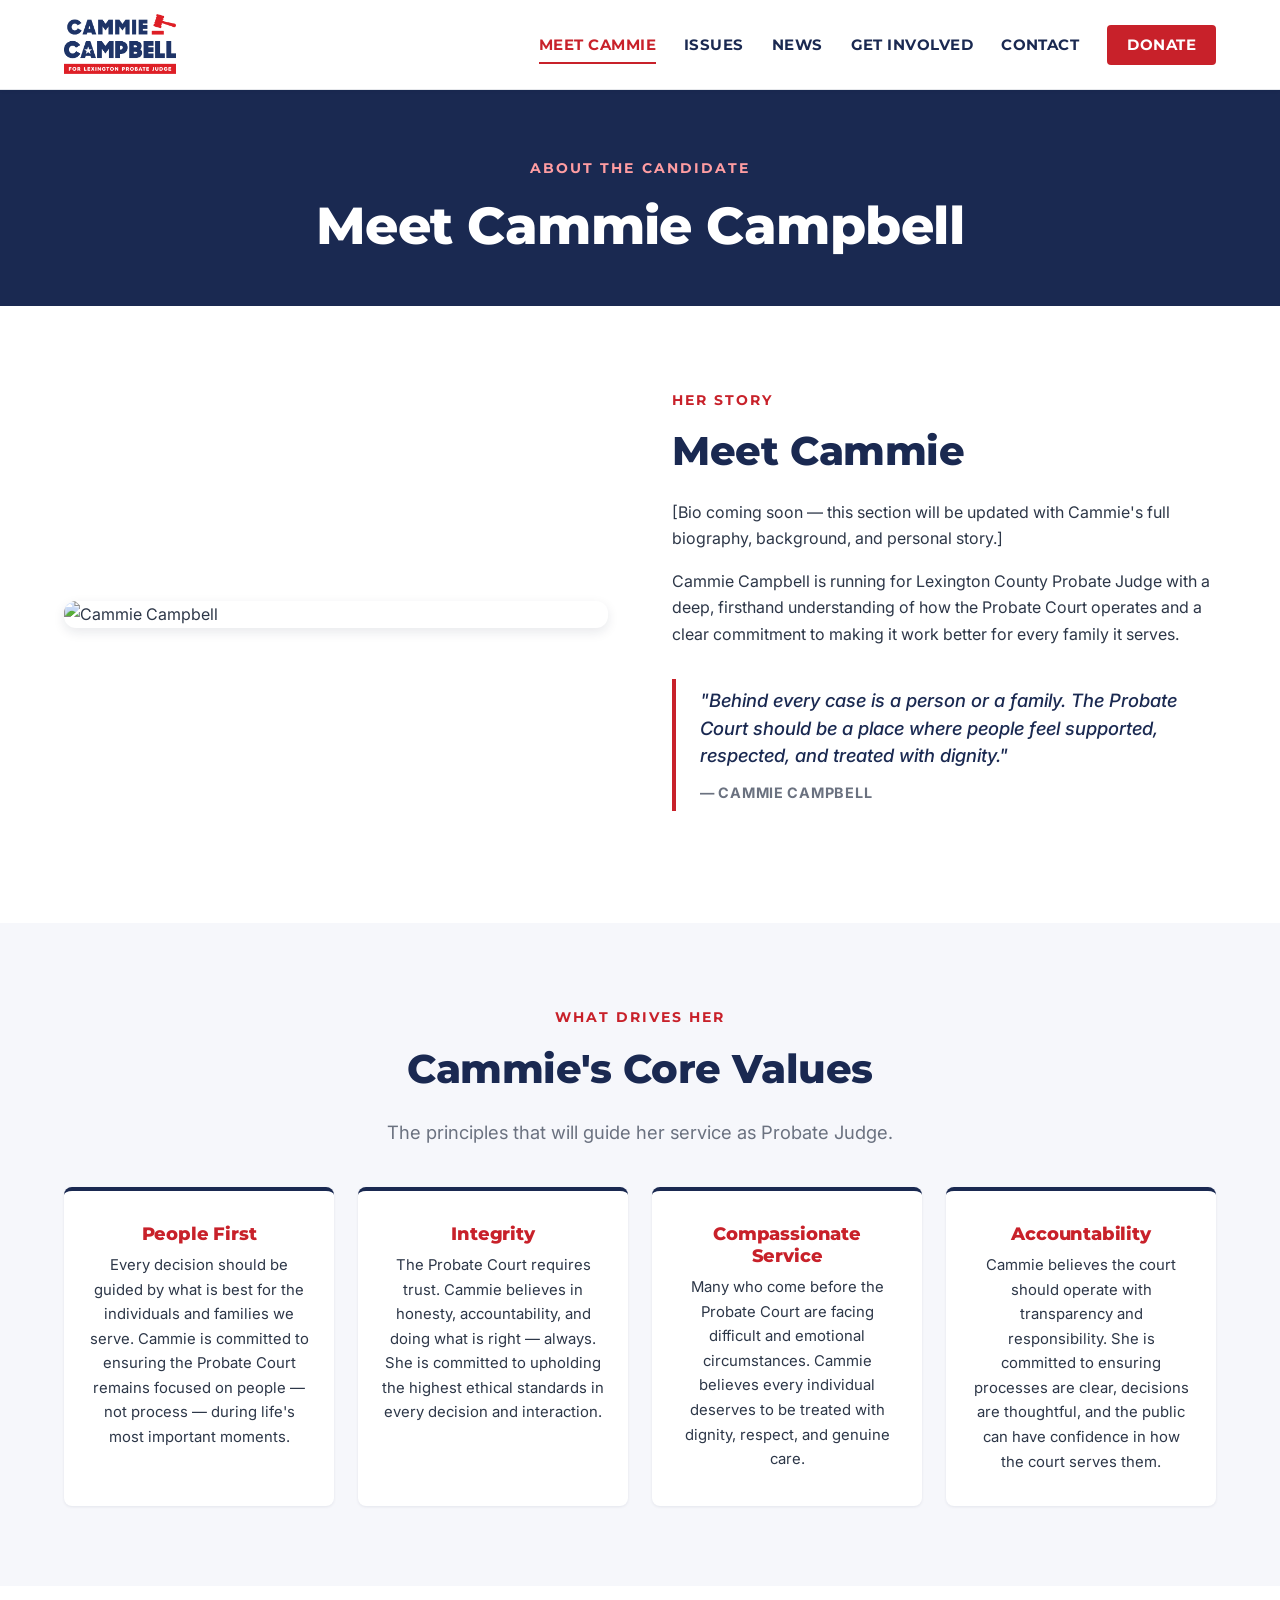
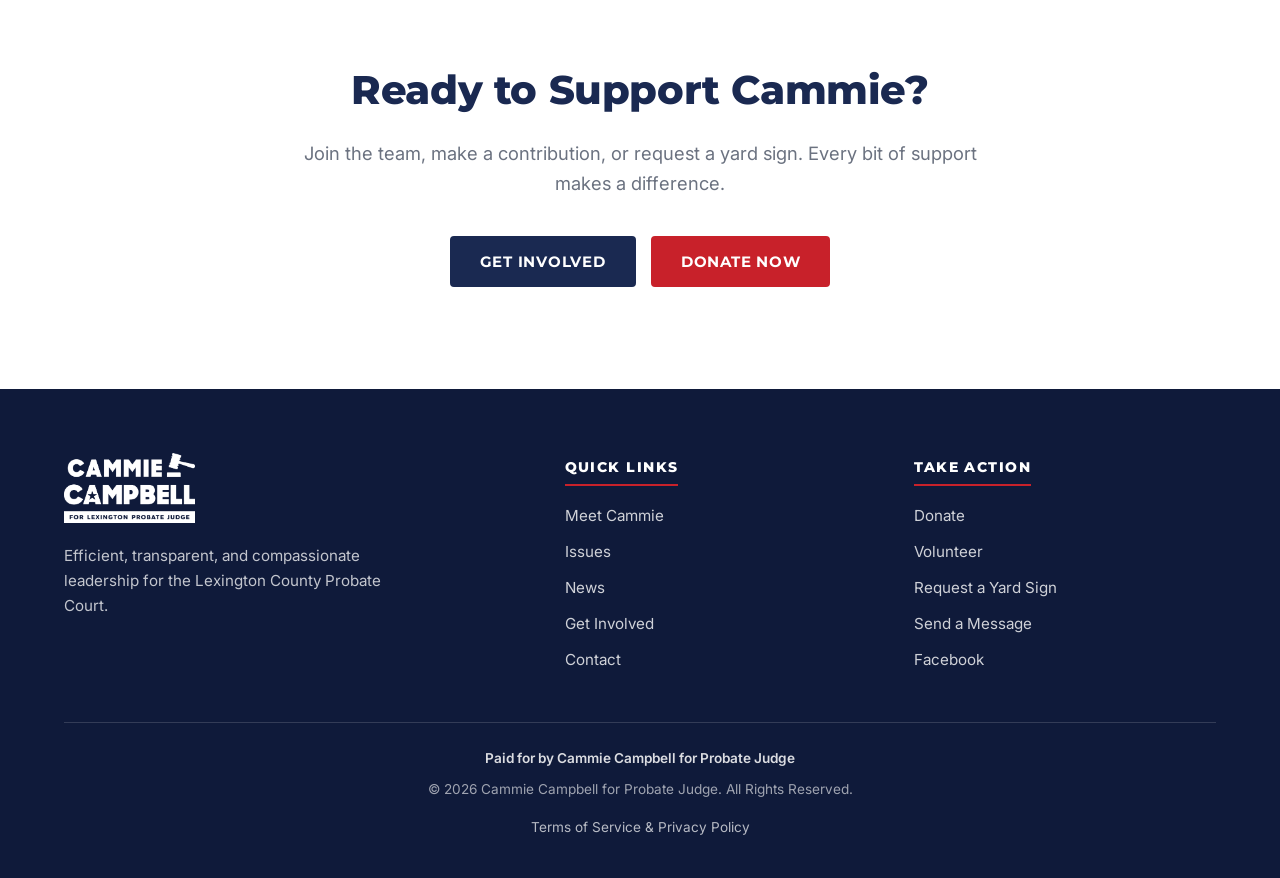
==== about/index.html @ 04a2c67a "logo link updates" ====
<!DOCTYPE html>
<html lang="en">
<head>
<meta charset="UTF-8">
<meta name="viewport" content="width=device-width, initial-scale=1.0">
<title>Meet Cammie | Cammie Campbell for Probate Judge</title>
<meta name="description" content="Meet Cammie Campbell — candidate for Lexington County Probate Judge. Learn about her story, her values, and her commitment to service.">
<link rel="icon" type="image/png" href="../images/favicon.png">
<link rel="preconnect" href="https://fonts.googleapis.com">
<link rel="preconnect" href="https://fonts.gstatic.com" crossorigin>
<link href="https://fonts.googleapis.com/css2?family=Inter:wght@400;500;600;700&family=Montserrat:wght@500;600;700;800;900&display=swap" rel="stylesheet">
<link rel="stylesheet" href="../css/styles.css">
</head>
<body>

<!-- =======================  HEADER  ======================= -->
<header class="site-header">
  <div class="header-inner">
    <a href="../" class="site-logo" aria-label="Cammie Campbell for Probate Judge — Home">
      <img src="../images/logo.webp" alt="Cammie Campbell for Probate Judge">
    </a>
    <button class="nav-toggle" aria-label="Toggle navigation" aria-expanded="false">
      <span></span><span></span><span></span>
    </button>
    <nav class="main-nav" aria-label="Main navigation">
      <ul>
        <li><a href="../about/" class="active">Meet Cammie</a></li>
        <li><a href="../issues/">Issues</a></li>
        <li><a href="../news/">News</a></li>
        <li><a href="../get-involved/">Get Involved</a></li>
        <li><a href="../contact/">Contact</a></li>
        <li><a href="https://secure.anedot.com/cammie-for-probate-judge/donate-now" class="donate-link" target="_blank" rel="noopener">Donate</a></li>
      </ul>
    </nav>
  </div>
</header>

<!-- =======================  PAGE HERO  ======================= -->
<section class="page-hero">
  <div class="container">
    <span class="eyebrow">About the Candidate</span>
    <h1>Meet Cammie Campbell</h1>
  </div>
</section>

<!-- =======================  STORY  ======================= -->
<section class="section">
  <div class="container">
    <div class="split-section">
      <div class="split-image">
        <img src="../images/cammie-about.webp" alt="Cammie Campbell">
      </div>
      <div class="split-content">
        <span class="eyebrow">Her Story</span>
        <h2>Meet Cammie</h2>
        <p>[Bio coming soon — this section will be updated with Cammie's full biography, background, and personal story.]</p>
        <p>Cammie Campbell is running for Lexington County Probate Judge with a deep, firsthand understanding of how the Probate Court operates and a clear commitment to making it work better for every family it serves.</p>

        <div class="pull-quote">
          "Behind every case is a person or a family. The Probate Court should be a place where people feel supported, respected, and treated with dignity."
          <cite>— Cammie Campbell</cite>
        </div>
      </div>
    </div>
  </div>
</section>

<!-- =======================  CORE VALUES  ======================= -->
<section class="section section-light">
  <div class="container text-center">
    <span class="eyebrow">What Drives Her</span>
    <h2>Cammie's Core Values</h2>
    <p class="lead">The principles that will guide her service as Probate Judge.</p>

    <div class="values-grid">
      <div class="value-card">
        <h3>People First</h3>
        <p>Every decision should be guided by what is best for the individuals and families we serve. Cammie is committed to ensuring the Probate Court remains focused on people — not process — during life's most important moments.</p>
      </div>

      <div class="value-card">
        <h3>Integrity</h3>
        <p>The Probate Court requires trust. Cammie believes in honesty, accountability, and doing what is right — always. She is committed to upholding the highest ethical standards in every decision and interaction.</p>
      </div>

      <div class="value-card">
        <h3>Compassionate Service</h3>
        <p>Many who come before the Probate Court are facing difficult and emotional circumstances. Cammie believes every individual deserves to be treated with dignity, respect, and genuine care.</p>
      </div>

      <div class="value-card">
        <h3>Accountability</h3>
        <p>Cammie believes the court should operate with transparency and responsibility. She is committed to ensuring processes are clear, decisions are thoughtful, and the public can have confidence in how the court serves them.</p>
      </div>
    </div>
  </div>
</section>

<!-- =======================  CTA  ======================= -->
<section class="section text-center">
  <div class="container-narrow">
    <h2>Ready to Support Cammie?</h2>
    <p class="lead">Join the team, make a contribution, or request a yard sign. Every bit of support makes a difference.</p>
    <p style="margin-top: 2rem;">
      <a href="../get-involved/" class="btn btn-secondary" style="margin: 0.35rem;">Get Involved</a>
      <a href="https://secure.anedot.com/cammie-for-probate-judge/donate-now" target="_blank" rel="noopener" class="btn btn-primary" style="margin: 0.35rem;">Donate Now</a>
    </p>
  </div>
</section>

<!-- =======================  FOOTER  ======================= -->
<footer class="site-footer">
  <div class="container">
    <div class="footer-grid">
      <div class="footer-brand">
        <a href="../" class="site-logo" aria-label="Cammie Campbell for Probate Judge — Home">
          <img src="../images/logo-white.webp" alt="Cammie Campbell for Probate Judge">
        </a>
        <p>Efficient, transparent, and compassionate leadership for the Lexington County Probate Court.</p>
      </div>

      <div class="footer-col">
        <h4>Quick Links</h4>
        <ul>
          <li><a href="../about/">Meet Cammie</a></li>
          <li><a href="../issues/">Issues</a></li>
          <li><a href="../news/">News</a></li>
          <li><a href="../get-involved/">Get Involved</a></li>
          <li><a href="../contact/">Contact</a></li>
        </ul>
      </div>

      <div class="footer-col">
        <h4>Take Action</h4>
        <ul>
          <li><a href="https://secure.anedot.com/cammie-for-probate-judge/donate-now" target="_blank" rel="noopener">Donate</a></li>
          <li><a href="../get-involved/">Volunteer</a></li>
          <li><a href="../get-involved/#yard-sign">Request a Yard Sign</a></li>
          <li><a href="../contact/">Send a Message</a></li>
          <li><a href="https://www.facebook.com/cammieforprobatejudge" target="_blank" rel="noopener">Facebook</a></li>
        </ul>
      </div>
    </div>

    <div class="footer-bottom">
      <p class="footer-disclaimer">Paid for by Cammie Campbell for Probate Judge</p>
      <p>© <span id="year">2026</span> Cammie Campbell for Probate Judge. All Rights Reserved.</p>
      <p><a href="../privacy/">Terms of Service &amp; Privacy Policy</a></p>
    </div>
  </div>
</footer>

<script>document.getElementById('year').textContent = new Date().getFullYear();</script>
<script src="../js/script.js"></script>
</body>
</html>
---- css/styles.css ----
/* ==========================================================================
   Cammie Campbell for Probate Judge — Stylesheet
   ========================================================================== */

:root {
  --primary-blue: #1a2951;
  --primary-red: #c8212a;
  --secondary-blue: #2d3e8c;
  --secondary-red: #d93731;
  --dark-navy: #0f1a3a;
  --light-bg: #f6f7fb;
  --off-white: #fafbfd;
  --text-dark: #1a2951;
  --text-body: #2d3748;
  --text-muted: #6b7280;
  --border-light: #e5e7eb;
  --white: #ffffff;

  --font-heading: 'Sharp Sans', 'Montserrat', 'Helvetica Neue', Arial, sans-serif;
  --font-body: 'Inter', -apple-system, BlinkMacSystemFont, 'Segoe UI', Roboto, 'Helvetica Neue', Arial, sans-serif;

  --max-width: 1200px;
  --content-width: 1080px;
  --narrow-width: 820px;

  --shadow-sm: 0 1px 3px rgba(15, 26, 58, 0.08);
  --shadow-md: 0 4px 12px rgba(15, 26, 58, 0.10);
  --shadow-lg: 0 10px 30px rgba(15, 26, 58, 0.15);

  --radius-sm: 4px;
  --radius-md: 8px;
  --radius-lg: 12px;
}

/* Reset & base --------------------------------------------------------- */
*, *::before, *::after { box-sizing: border-box; }

html { scroll-behavior: smooth; }

body {
  margin: 0;
  font-family: var(--font-body);
  font-size: 16px;
  line-height: 1.65;
  color: var(--text-body);
  background-color: var(--white);
  -webkit-font-smoothing: antialiased;
  -moz-osx-font-smoothing: grayscale;
}

img { max-width: 100%; height: auto; display: block; }

h1, h2, h3, h4, h5, h6 {
  font-family: var(--font-heading);
  font-weight: 800;
  color: var(--text-dark);
  line-height: 1.2;
  margin: 0 0 0.6em;
  letter-spacing: -0.01em;
}

h1 { font-size: clamp(2rem, 4.5vw, 3.25rem); }
h2 { font-size: clamp(1.75rem, 3.5vw, 2.5rem); }
h3 { font-size: clamp(1.25rem, 2vw, 1.5rem); }
h4 { font-size: 1.15rem; }

p { margin: 0 0 1rem; }

a {
  color: var(--primary-red);
  text-decoration: none;
  transition: color 0.2s ease;
}
a:hover { color: var(--secondary-red); }

.container {
  max-width: var(--max-width);
  margin: 0 auto;
  padding: 0 1.5rem;
}

.container-narrow {
  max-width: var(--narrow-width);
  margin: 0 auto;
  padding: 0 1.5rem;
}

.section {
  padding: 5rem 0;
}

.section-sm {
  padding: 3rem 0;
}

.section-dark {
  background-color: var(--primary-blue);
  color: var(--white);
}
.section-dark h1, .section-dark h2, .section-dark h3, .section-dark h4 { color: var(--white); }

.section-light {
  background-color: var(--light-bg);
}

.eyebrow {
  display: inline-block;
  font-family: var(--font-heading);
  font-size: 0.85rem;
  font-weight: 700;
  text-transform: uppercase;
  letter-spacing: 0.15em;
  color: var(--primary-red);
  margin-bottom: 1rem;
}

.section-dark .eyebrow { color: #ff9da2; }

.text-center { text-align: center; }

.lead {
  font-size: 1.15rem;
  color: var(--text-muted);
  max-width: 720px;
  margin-left: auto;
  margin-right: auto;
}

/* Buttons -------------------------------------------------------------- */
.btn {
  display: inline-block;
  padding: 0.9rem 1.75rem;
  font-family: var(--font-heading);
  font-size: 0.95rem;
  font-weight: 700;
  text-transform: uppercase;
  letter-spacing: 0.05em;
  text-align: center;
  text-decoration: none;
  border-radius: var(--radius-sm);
  border: 2px solid transparent;
  cursor: pointer;
  transition: all 0.2s ease;
  line-height: 1.2;
}

.btn-primary {
  background-color: var(--primary-red);
  color: var(--white);
  border-color: var(--primary-red);
}
.btn-primary:hover {
  background-color: var(--secondary-red);
  border-color: var(--secondary-red);
  color: var(--white);
  transform: translateY(-1px);
  box-shadow: var(--shadow-md);
}

.btn-secondary {
  background-color: var(--primary-blue);
  color: var(--white);
  border-color: var(--primary-blue);
}
.btn-secondary:hover {
  background-color: var(--secondary-blue);
  border-color: var(--secondary-blue);
  color: var(--white);
  transform: translateY(-1px);
  box-shadow: var(--shadow-md);
}

.btn-outline {
  background-color: transparent;
  color: var(--primary-blue);
  border-color: var(--primary-blue);
}
.btn-outline:hover {
  background-color: var(--primary-blue);
  color: var(--white);
}

.section-dark .btn-outline {
  color: var(--white);
  border-color: var(--white);
}
.section-dark .btn-outline:hover {
  background-color: var(--white);
  color: var(--primary-blue);
}

/* Header --------------------------------------------------------------- */
.site-header {
  position: sticky;
  top: 0;
  z-index: 100;
  background-color: var(--white);
  border-bottom: 1px solid var(--border-light);
  box-shadow: var(--shadow-sm);
}

.header-inner {
  max-width: var(--max-width);
  margin: 0 auto;
  padding: 0.9rem 1.5rem;
  display: flex;
  align-items: center;
  justify-content: space-between;
  gap: 1.5rem;
}

.site-logo {
  flex-shrink: 0;
  display: block;
}
.site-logo img {
  height: 60px;
  width: auto;
  display: block;
}

.main-nav {
  display: flex;
  align-items: center;
  gap: 2rem;
}

.main-nav ul {
  list-style: none;
  margin: 0;
  padding: 0;
  display: flex;
  gap: 1.75rem;
  align-items: center;
}

.main-nav a {
  font-family: var(--font-heading);
  font-size: 0.95rem;
  font-weight: 700;
  color: var(--primary-blue);
  text-transform: uppercase;
  letter-spacing: 0.03em;
  padding: 0.5rem 0;
  border-bottom: 2px solid transparent;
  transition: all 0.2s ease;
}
.main-nav a:hover,
.main-nav a.active {
  color: var(--primary-red);
  border-bottom-color: var(--primary-red);
}

.main-nav a.donate-link {
  background-color: var(--primary-red);
  color: var(--white);
  padding: 0.65rem 1.25rem;
  border-radius: var(--radius-sm);
  border-bottom: none;
}
.main-nav a.donate-link:hover {
  background-color: var(--secondary-red);
  color: var(--white);
}

.nav-toggle {
  display: none;
  background: none;
  border: none;
  cursor: pointer;
  padding: 0.5rem;
}
.nav-toggle span {
  display: block;
  width: 26px;
  height: 3px;
  background-color: var(--primary-blue);
  margin: 5px 0;
  border-radius: 2px;
  transition: all 0.3s ease;
}

@media (max-width: 900px) {
  .nav-toggle { display: block; }
  .main-nav {
    position: absolute;
    top: 100%;
    left: 0;
    right: 0;
    background-color: var(--white);
    flex-direction: column;
    padding: 1.5rem;
    box-shadow: var(--shadow-md);
    max-height: 0;
    overflow: hidden;
    transition: max-height 0.3s ease;
  }
  .main-nav.open {
    max-height: 500px;
  }
  .main-nav ul {
    flex-direction: column;
    width: 100%;
    gap: 0.25rem;
  }
  .main-nav li { width: 100%; }
  .main-nav a {
    display: block;
    padding: 0.75rem 0;
    width: 100%;
  }
  .main-nav a.donate-link {
    text-align: center;
    margin-top: 0.5rem;
  }
}

/* Hero ----------------------------------------------------------------- */
.hero {
  position: relative;
  background-color: var(--primary-blue);
  color: var(--white);
  padding: 4rem 0;
  overflow: hidden;
}

.hero-inner {
  max-width: var(--max-width);
  margin: 0 auto;
  padding: 0 1.5rem;
  display: grid;
  grid-template-columns: 1.15fr 1fr;
  gap: 3rem;
  align-items: center;
  position: relative;
  z-index: 1;
}

.hero-image {
  position: relative;
}
.hero-image img {
  width: 100%;
  max-width: 520px;
  border-radius: var(--radius-lg);
  box-shadow: var(--shadow-lg);
  margin: 0 auto;
}

.hero-signup {
  background-color: var(--white);
  color: var(--text-body);
  padding: 2rem;
  border-radius: var(--radius-lg);
  box-shadow: var(--shadow-lg);
}

.hero-signup h2 {
  color: var(--primary-blue);
  font-size: 1.75rem;
  margin-bottom: 0.3rem;
}

.hero-signup p {
  color: var(--text-muted);
  font-size: 0.95rem;
  margin-bottom: 1.25rem;
}

@media (max-width: 850px) {
  .hero-inner {
    grid-template-columns: 1fr;
    gap: 2rem;
  }
  .hero-image { order: -1; }
}

/* Page Hero ------------------------------------------------------------ */
.page-hero {
  background-color: var(--primary-blue);
  color: var(--white);
  padding: 4rem 0 3rem;
  text-align: center;
  position: relative;
  overflow: hidden;
}

.page-hero > * { position: relative; z-index: 1; }

.page-hero h1 {
  color: var(--white);
  margin: 0;
}

.page-hero .eyebrow {
  color: #ff9da2;
}

/* Forms ---------------------------------------------------------------- */
.form-group {
  margin-bottom: 1rem;
}

.form-row {
  display: grid;
  grid-template-columns: 1fr 1fr;
  gap: 0.75rem;
}

@media (max-width: 500px) {
  .form-row { grid-template-columns: 1fr; }
}

.form-group label {
  display: block;
  font-family: var(--font-heading);
  font-size: 0.85rem;
  font-weight: 700;
  color: var(--primary-blue);
  margin-bottom: 0.35rem;
  text-transform: uppercase;
  letter-spacing: 0.03em;
}

.form-group input[type="text"],
.form-group input[type="email"],
.form-group input[type="tel"],
.form-group input[type="number"],
.form-group select,
.form-group textarea {
  width: 100%;
  padding: 0.7rem 0.85rem;
  font-family: var(--font-body);
  font-size: 0.95rem;
  color: var(--text-dark);
  background-color: var(--white);
  border: 1.5px solid var(--border-light);
  border-radius: var(--radius-sm);
  transition: border-color 0.2s ease, box-shadow 0.2s ease;
}
.form-group input:focus,
.form-group select:focus,
.form-group textarea:focus {
  outline: none;
  border-color: var(--primary-red);
  box-shadow: 0 0 0 3px rgba(200, 33, 42, 0.15);
}

.form-group textarea { resize: vertical; min-height: 120px; }

.checkbox-group {
  display: flex;
  gap: 0.6rem;
  align-items: flex-start;
  padding: 0.85rem;
  background-color: var(--light-bg);
  border-radius: var(--radius-sm);
  border: 1px solid var(--border-light);
  margin-bottom: 1rem;
}
.checkbox-group input[type="checkbox"] {
  margin-top: 0.25rem;
  flex-shrink: 0;
  width: 18px;
  height: 18px;
  accent-color: var(--primary-red);
}
.checkbox-group label {
  font-family: var(--font-body);
  font-size: 0.82rem;
  font-weight: 400;
  text-transform: none;
  letter-spacing: 0;
  color: var(--text-body);
  line-height: 1.5;
  margin: 0;
}

.checkbox-list {
  display: grid;
  grid-template-columns: 1fr 1fr;
  gap: 0.5rem;
  margin-bottom: 1rem;
}
@media (max-width: 500px) { .checkbox-list { grid-template-columns: 1fr; } }

.checkbox-item {
  display: flex;
  align-items: center;
  gap: 0.5rem;
  padding: 0.55rem 0.7rem;
  background-color: var(--light-bg);
  border-radius: var(--radius-sm);
  cursor: pointer;
  font-size: 0.9rem;
  border: 1px solid var(--border-light);
}
.checkbox-item input[type="checkbox"] {
  width: 16px;
  height: 16px;
  accent-color: var(--primary-red);
}

.required { color: var(--primary-red); }

.form-message {
  padding: 0.85rem 1rem;
  border-radius: var(--radius-sm);
  margin-bottom: 1rem;
  font-size: 0.92rem;
  display: none;
}
.form-message.success {
  background-color: #d1fae5;
  color: #065f46;
  border: 1px solid #6ee7b7;
  display: block;
}
.form-message.error {
  background-color: #fee2e2;
  color: #991b1b;
  border: 1px solid #fca5a5;
  display: block;
}

/* Donate Section ------------------------------------------------------- */
.donate-section {
  background: linear-gradient(135deg, var(--primary-red) 0%, var(--secondary-red) 100%);
  color: var(--white);
  padding: 3.5rem 0;
  text-align: center;
}

.donate-section .eyebrow { color: rgba(255, 255, 255, 0.85); }
.donate-section h2 { color: var(--white); margin-bottom: 0.5rem; }
.donate-section p {
  color: rgba(255, 255, 255, 0.95);
  font-size: 1.05rem;
  max-width: 640px;
  margin: 0 auto 2rem;
}

.donate-amounts {
  display: flex;
  flex-wrap: wrap;
  justify-content: center;
  gap: 0.75rem;
  max-width: 780px;
  margin: 0 auto;
}

.donate-btn {
  flex: 1 1 140px;
  min-width: 120px;
  padding: 1.1rem 1rem;
  background-color: var(--white);
  color: var(--primary-red);
  font-family: var(--font-heading);
  font-size: 1.25rem;
  font-weight: 800;
  text-decoration: none;
  border-radius: var(--radius-md);
  border: 2px solid var(--white);
  transition: all 0.2s ease;
}
.donate-btn:hover {
  background-color: var(--primary-blue);
  color: var(--white);
  border-color: var(--primary-blue);
  transform: translateY(-2px);
  box-shadow: var(--shadow-md);
}

/* Priorities Grid ------------------------------------------------------ */
.priorities-grid {
  display: grid;
  grid-template-columns: repeat(auto-fit, minmax(260px, 1fr));
  gap: 1.5rem;
  margin-top: 2.5rem;
}

.priority-card {
  background-color: var(--white);
  padding: 2rem 1.75rem;
  border-radius: var(--radius-md);
  border: 1px solid var(--border-light);
  border-top: 4px solid var(--primary-red);
  box-shadow: var(--shadow-sm);
  transition: transform 0.2s ease, box-shadow 0.2s ease;
}
.priority-card:hover {
  transform: translateY(-4px);
  box-shadow: var(--shadow-md);
}

.priority-card h3 {
  color: var(--primary-blue);
  font-size: 1.2rem;
  margin-bottom: 0.75rem;
}

.priority-card p {
  font-size: 0.95rem;
  color: var(--text-body);
  margin-bottom: 1rem;
}

.priority-icon {
  width: 48px;
  height: 48px;
  background-color: var(--primary-blue);
  color: var(--white);
  border-radius: var(--radius-sm);
  display: flex;
  align-items: center;
  justify-content: center;
  margin-bottom: 1rem;
  font-size: 1.5rem;
  font-weight: 800;
}

.priorities-cta {
  text-align: center;
  margin-top: 2.5rem;
}

/* About / two-column split --------------------------------------------- */
.split-section {
  display: grid;
  grid-template-columns: 1fr 1fr;
  gap: 4rem;
  align-items: center;
}

@media (max-width: 850px) {
  .split-section {
    grid-template-columns: 1fr;
    gap: 2.5rem;
  }
}

.split-image img {
  width: 100%;
  border-radius: var(--radius-lg);
  box-shadow: var(--shadow-md);
}

.pull-quote {
  border-left: 4px solid var(--primary-red);
  padding: 0.5rem 0 0.5rem 1.5rem;
  margin: 2rem 0;
  font-size: 1.15rem;
  font-style: italic;
  color: var(--primary-blue);
  font-weight: 500;
  line-height: 1.5;
}
.pull-quote cite {
  display: block;
  margin-top: 0.75rem;
  font-size: 0.9rem;
  font-style: normal;
  font-weight: 700;
  color: var(--text-muted);
  letter-spacing: 0.05em;
  text-transform: uppercase;
}

/* CTA Trio ------------------------------------------------------------- */
.cta-trio {
  display: grid;
  grid-template-columns: repeat(auto-fit, minmax(260px, 1fr));
  gap: 1.5rem;
  margin-top: 2.5rem;
}

.cta-card {
  background-color: var(--white);
  padding: 2.25rem 1.75rem;
  border-radius: var(--radius-md);
  text-align: center;
  border: 1px solid var(--border-light);
  transition: transform 0.2s ease, box-shadow 0.2s ease;
}
.cta-card:hover {
  transform: translateY(-4px);
  box-shadow: var(--shadow-md);
}

.cta-card h3 {
  color: var(--primary-blue);
  margin-bottom: 0.5rem;
}

.cta-card p {
  color: var(--text-muted);
  font-size: 0.95rem;
  margin-bottom: 1.5rem;
}

/* Values grid ---------------------------------------------------------- */
.values-grid {
  display: grid;
  grid-template-columns: repeat(auto-fit, minmax(240px, 1fr));
  gap: 1.5rem;
  margin-top: 2.5rem;
}

.value-card {
  padding: 2rem 1.5rem;
  background-color: var(--white);
  border-radius: var(--radius-md);
  border-top: 4px solid var(--primary-blue);
  box-shadow: var(--shadow-sm);
}

.value-card h3 {
  color: var(--primary-red);
  font-size: 1.15rem;
  margin-bottom: 0.5rem;
}

.value-card p {
  font-size: 0.93rem;
  color: var(--text-body);
  margin: 0;
}

/* Issues Page ---------------------------------------------------------- */
.issue-block {
  padding: 3.5rem 0;
  border-bottom: 1px solid var(--border-light);
}
.issue-block:last-of-type { border-bottom: none; }
.issue-block.alt { background-color: var(--light-bg); }

.issue-block h2 {
  color: var(--primary-blue);
  margin-bottom: 1.25rem;
}

.issue-block p {
  font-size: 1.02rem;
  line-height: 1.75;
  max-width: 820px;
}

.issue-bullets {
  list-style: none;
  padding: 0;
  margin: 1.5rem 0 0;
  max-width: 820px;
}

.issue-bullets li {
  position: relative;
  padding: 0.6rem 0 0.6rem 1.75rem;
  font-size: 0.98rem;
  line-height: 1.5;
  border-bottom: 1px solid var(--border-light);
}
.issue-bullets li:last-child { border-bottom: none; }

.issue-bullets li::before {
  content: "★";
  position: absolute;
  left: 0;
  top: 0.55rem;
  color: var(--primary-red);
  font-size: 1.1rem;
}

.intro-text {
  padding: 3rem 0;
}

.intro-text p {
  font-size: 1.08rem;
  line-height: 1.75;
  max-width: 820px;
  margin: 0 auto 1.25rem;
}

/* News Page ------------------------------------------------------------ */
.news-grid {
  display: grid;
  grid-template-columns: repeat(auto-fill, minmax(340px, 1fr));
  gap: 1.75rem;
  margin-top: 2rem;
}

.news-card {
  background-color: var(--white);
  border-radius: var(--radius-md);
  border: 1px solid var(--border-light);
  padding: 1.75rem;
  box-shadow: var(--shadow-sm);
  display: flex;
  flex-direction: column;
  transition: transform 0.2s ease, box-shadow 0.2s ease;
}
.news-card:hover {
  transform: translateY(-3px);
  box-shadow: var(--shadow-md);
}

.news-meta {
  display: flex;
  justify-content: space-between;
  gap: 0.75rem;
  margin-bottom: 0.85rem;
  font-size: 0.8rem;
  color: var(--text-muted);
  text-transform: uppercase;
  letter-spacing: 0.05em;
  font-weight: 600;
}

.news-source {
  color: var(--primary-red);
  font-weight: 700;
}

.news-card h3 {
  font-size: 1.15rem;
  color: var(--primary-blue);
  margin-bottom: 1rem;
}

.news-card p {
  font-size: 0.93rem;
  color: var(--text-body);
  flex-grow: 1;
  margin-bottom: 1.25rem;
}

.news-card .btn-link {
  font-family: var(--font-heading);
  font-size: 0.85rem;
  font-weight: 700;
  color: var(--primary-red);
  text-transform: uppercase;
  letter-spacing: 0.05em;
}
.news-card .btn-link:hover { color: var(--secondary-red); }
.news-card .btn-link::after {
  content: " →";
  transition: transform 0.2s ease;
  display: inline-block;
}

/* Contact Page --------------------------------------------------------- */
.contact-grid {
  display: grid;
  grid-template-columns: 1fr 1.3fr;
  gap: 3.5rem;
  align-items: flex-start;
}

@media (max-width: 850px) {
  .contact-grid { grid-template-columns: 1fr; gap: 2.5rem; }
}

.contact-info h2 { margin-bottom: 0.75rem; }

.contact-methods {
  list-style: none;
  padding: 0;
  margin: 2rem 0 0;
}

.contact-methods li {
  padding: 1rem 0;
  border-bottom: 1px solid var(--border-light);
}

.contact-label {
  display: block;
  font-family: var(--font-heading);
  font-size: 0.8rem;
  font-weight: 700;
  text-transform: uppercase;
  letter-spacing: 0.1em;
  color: var(--primary-red);
  margin-bottom: 0.3rem;
}

.contact-value {
  font-size: 1.05rem;
  color: var(--primary-blue);
  font-weight: 600;
}
.contact-value a { color: var(--primary-blue); }
.contact-value a:hover { color: var(--primary-red); }

.contact-form-wrap {
  background-color: var(--white);
  padding: 2rem;
  border-radius: var(--radius-md);
  border: 1px solid var(--border-light);
  box-shadow: var(--shadow-sm);
}

.contact-form-wrap h3 {
  color: var(--primary-blue);
  margin-bottom: 1.25rem;
}

/* Get Involved Page ---------------------------------------------------- */
.involvement-intro {
  display: grid;
  grid-template-columns: repeat(auto-fit, minmax(260px, 1fr));
  gap: 1.5rem;
  margin-top: 2rem;
}

.involvement-card {
  text-align: center;
  padding: 2rem 1.5rem;
  background-color: var(--white);
  border-radius: var(--radius-md);
  border: 1px solid var(--border-light);
  border-top: 4px solid var(--primary-red);
}
.involvement-card h3 { color: var(--primary-blue); }
.involvement-card p { color: var(--text-muted); font-size: 0.95rem; margin: 0; }

.form-wrap {
  background-color: var(--white);
  padding: 2.25rem;
  border-radius: var(--radius-md);
  border: 1px solid var(--border-light);
  box-shadow: var(--shadow-sm);
  max-width: 720px;
  margin: 0 auto;
}

.form-wrap h3 {
  color: var(--primary-blue);
  margin-bottom: 1.5rem;
  font-size: 1.5rem;
}

/* Footer --------------------------------------------------------------- */
.site-footer {
  background-color: var(--dark-navy);
  color: rgba(255, 255, 255, 0.8);
  padding: 4rem 0 1.5rem;
}

.footer-grid {
  display: grid;
  grid-template-columns: 1.5fr 1fr 1fr;
  gap: 3rem;
  margin-bottom: 2.5rem;
}

@media (max-width: 800px) {
  .footer-grid { grid-template-columns: 1fr; gap: 2rem; }
}

.footer-brand img {
  height: 70px;
  width: auto;
  margin-bottom: 1.25rem;
}

.footer-brand p {
  font-size: 0.95rem;
  line-height: 1.65;
  color: rgba(255, 255, 255, 0.75);
  max-width: 340px;
}

.footer-col h4 {
  color: var(--white);
  font-size: 0.9rem;
  text-transform: uppercase;
  letter-spacing: 0.1em;
  margin-bottom: 1rem;
  border-bottom: 2px solid var(--primary-red);
  padding-bottom: 0.5rem;
  display: inline-block;
}

.footer-col ul {
  list-style: none;
  padding: 0;
  margin: 0;
}

.footer-col li { margin-bottom: 0.6rem; }

.footer-col a {
  color: rgba(255, 255, 255, 0.8);
  font-size: 0.95rem;
  transition: color 0.2s ease;
}
.footer-col a:hover { color: var(--primary-red); }

.footer-bottom {
  border-top: 1px solid rgba(255, 255, 255, 0.15);
  padding-top: 1.5rem;
  text-align: center;
  font-size: 0.85rem;
  color: rgba(255, 255, 255, 0.6);
}

.footer-disclaimer {
  margin-bottom: 0.5rem;
  font-weight: 600;
  color: rgba(255, 255, 255, 0.85);
}

.footer-bottom a { color: rgba(255, 255, 255, 0.7); }
.footer-bottom a:hover { color: var(--primary-red); }

/* Legal / Privacy Page ------------------------------------------------- */
.legal-content {
  max-width: 820px;
  margin: 0 auto;
  padding: 3.5rem 1.5rem;
}

.legal-content h1 { margin-bottom: 0.5rem; }

.legal-content .last-updated {
  color: var(--text-muted);
  font-size: 0.9rem;
  margin-bottom: 2.5rem;
  font-style: italic;
}

.legal-content h2 {
  color: var(--primary-blue);
  font-size: 1.5rem;
  margin-top: 2.5rem;
  margin-bottom: 1rem;
  padding-bottom: 0.4rem;
  border-bottom: 2px solid var(--primary-red);
}

.legal-content h3 {
  color: var(--primary-blue);
  font-size: 1.15rem;
  margin-top: 1.75rem;
  margin-bottom: 0.75rem;
}

.legal-content p,
.legal-content li {
  font-size: 0.98rem;
  line-height: 1.75;
}

.legal-content ul {
  padding-left: 1.25rem;
  margin-bottom: 1rem;
}

.legal-content li { margin-bottom: 0.5rem; }

/* Utilities ------------------------------------------------------------ */
.mt-0 { margin-top: 0 !important; }
.mb-0 { margin-bottom: 0 !important; }
.mt-2 { margin-top: 2rem; }
.mb-2 { margin-bottom: 2rem; }

.btn-block {
  display: block;
  width: 100%;
}
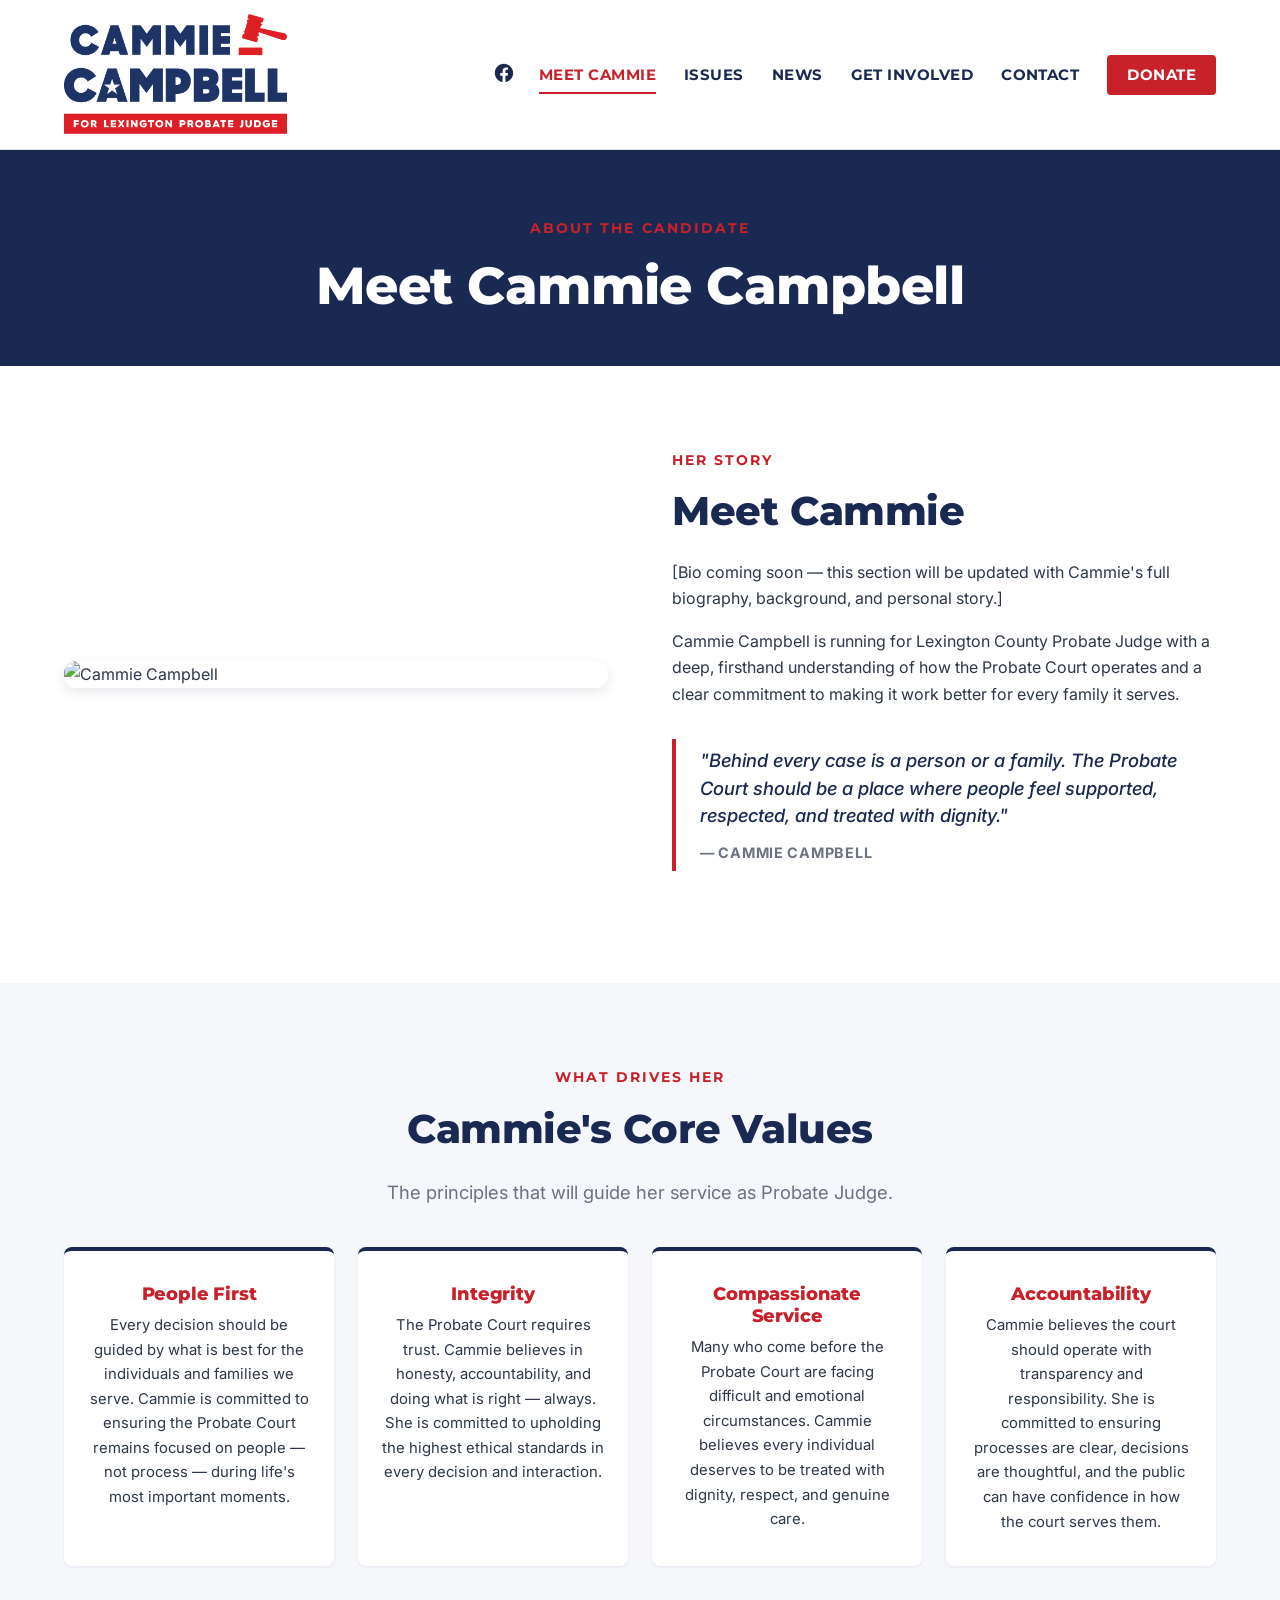
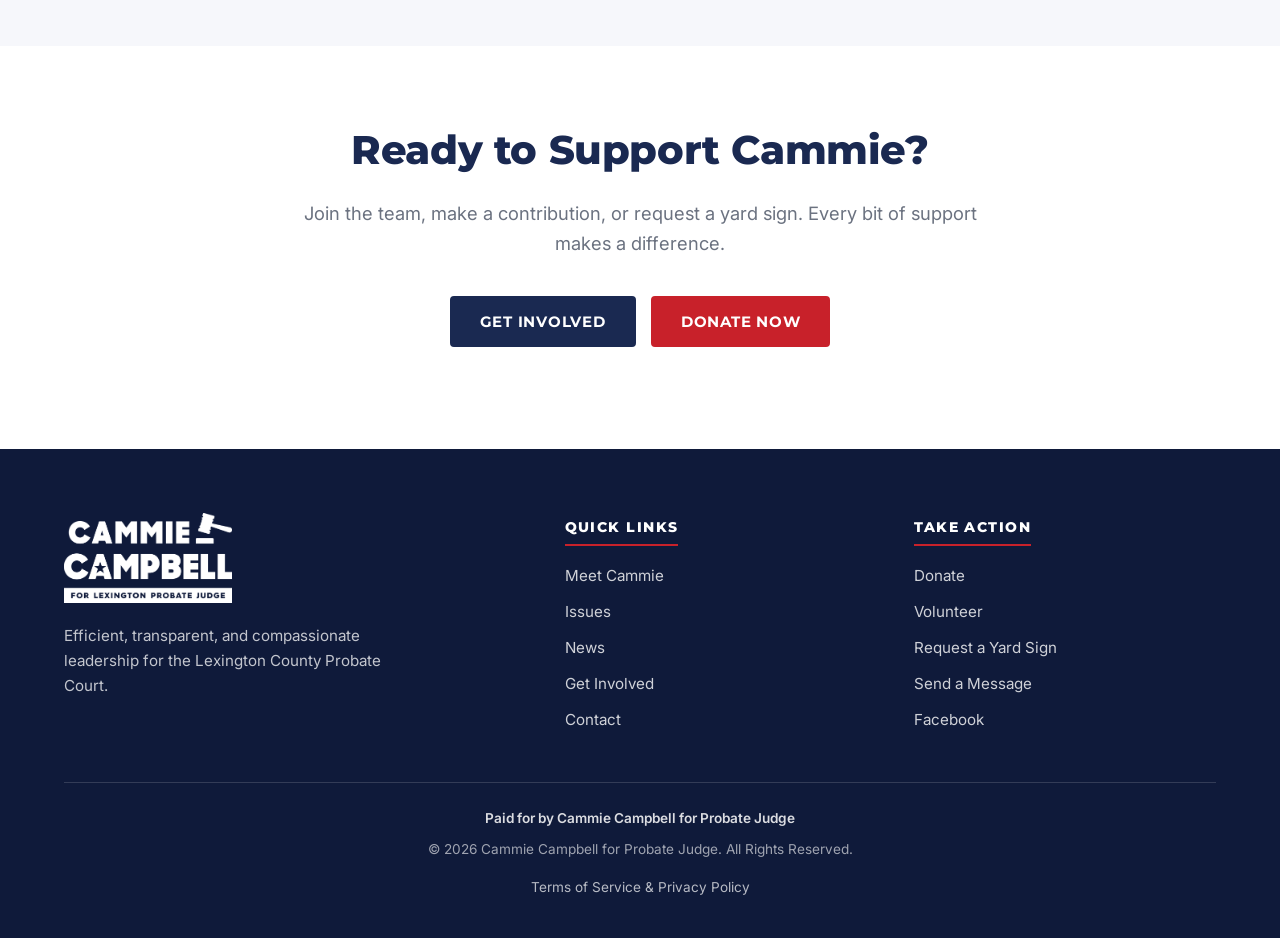
==== commit 43a63ddd: "header fix" ====
--- a/about/index.html
+++ b/about/index.html
@@ -23,6 +23,11 @@
       <span></span><span></span><span></span>
     </button>
     <nav class="main-nav" aria-label="Main navigation">
+      <a href="https://www.facebook.com/cammieforprobatejudge" target="_blank" rel="noopener" class="nav-facebook" aria-label="Follow on Facebook">
+        <svg viewBox="0 0 24 24" width="22" height="22" fill="currentColor" aria-hidden="true">
+          <path d="M22 12c0-5.523-4.477-10-10-10S2 6.477 2 12c0 4.991 3.657 9.128 8.438 9.878v-6.987h-2.54V12h2.54V9.797c0-2.506 1.492-3.89 3.777-3.89 1.094 0 2.238.195 2.238.195v2.46h-1.26c-1.243 0-1.63.771-1.63 1.562V12h2.773l-.443 2.89h-2.33v6.988C18.343 21.128 22 16.991 22 12z"/>
+        </svg>
+      </a>
       <ul>
         <li><a href="../about/" class="active">Meet Cammie</a></li>
         <li><a href="../issues/">Issues</a></li>
--- a/css/styles.css
+++ b/css/styles.css
@@ -114,7 +114,7 @@
   margin-bottom: 1rem;
 }
 
-.section-dark .eyebrow { color: #ff9da2; }
+.section-dark .eyebrow { color: #c8212a; }
 
 .text-center { text-align: center; }
 
@@ -214,7 +214,7 @@
   display: block;
 }
 .site-logo img {
-  height: 60px;
+  height: 120px;
   width: auto;
   display: block;
 }
@@ -222,7 +222,20 @@
 .main-nav {
   display: flex;
   align-items: center;
-  gap: 2rem;
+  gap: 1.5rem;
+}
+
+.nav-facebook {
+  display: inline-flex;
+  align-items: center;
+  justify-content: center;
+  color: var(--primary-blue);
+  transition: color 0.2s ease;
+  flex-shrink: 0;
+  padding: 0.25rem;
+}
+.nav-facebook:hover {
+  color: var(--primary-red);
 }
 
 .main-nav ul {
@@ -245,7 +258,7 @@
   border-bottom: 2px solid transparent;
   transition: all 0.2s ease;
 }
-.main-nav a:hover,
+.main-nav a:not(.nav-facebook):hover,
 .main-nav a.active {
   color: var(--primary-red);
   border-bottom-color: var(--primary-red);
@@ -281,6 +294,8 @@
 }
 
 @media (max-width: 900px) {
+  .header-inner { padding: 0.65rem 1rem; }
+  .site-logo img { height: 80px; }
   .nav-toggle { display: block; }
   .main-nav {
     position: absolute;
@@ -289,29 +304,46 @@
     right: 0;
     background-color: var(--white);
     flex-direction: column;
-    padding: 1.5rem;
+    padding: 0 1.5rem;
     box-shadow: var(--shadow-md);
     max-height: 0;
     overflow: hidden;
-    transition: max-height 0.3s ease;
+    transition: max-height 0.3s ease, padding 0.3s ease;
+    gap: 0;
   }
   .main-nav.open {
     max-height: 500px;
+    padding: 1.5rem;
   }
   .main-nav ul {
     flex-direction: column;
     width: 100%;
-    gap: 0.25rem;
+    gap: 0;
+    align-items: center;
+    text-align: center;
   }
   .main-nav li { width: 100%; }
   .main-nav a {
     display: block;
-    padding: 0.75rem 0;
+    padding: 1rem 0;
     width: 100%;
+    text-align: center;
+    border-bottom: 1px solid var(--border-light);
+  }
+  .main-nav li:last-child a { border-bottom: none; }
+  .main-nav a:hover,
+  .main-nav a.active {
+    border-bottom-color: var(--primary-red);
   }
   .main-nav a.donate-link {
     text-align: center;
+    margin-top: 0.75rem;
+    border-bottom: none;
+  }
+  .nav-facebook {
+    order: 99;
     margin-top: 0.5rem;
+    padding: 0.75rem;
   }
 }
 
@@ -393,7 +425,7 @@
 }
 
 .page-hero .eyebrow {
-  color: #ff9da2;
+  color: #c8212a;
 }
 
 /* Forms ---------------------------------------------------------------- */
@@ -514,13 +546,11 @@
   background-color: #d1fae5;
   color: #065f46;
   border: 1px solid #6ee7b7;
-  display: block;
 }
 .form-message.error {
   background-color: #fee2e2;
   color: #991b1b;
   border: 1px solid #fca5a5;
-  display: block;
 }
 
 /* Donate Section ------------------------------------------------------- */
@@ -960,7 +990,7 @@
 }
 
 .footer-brand img {
-  height: 70px;
+  height: 90px;
   width: auto;
   margin-bottom: 1.25rem;
 }
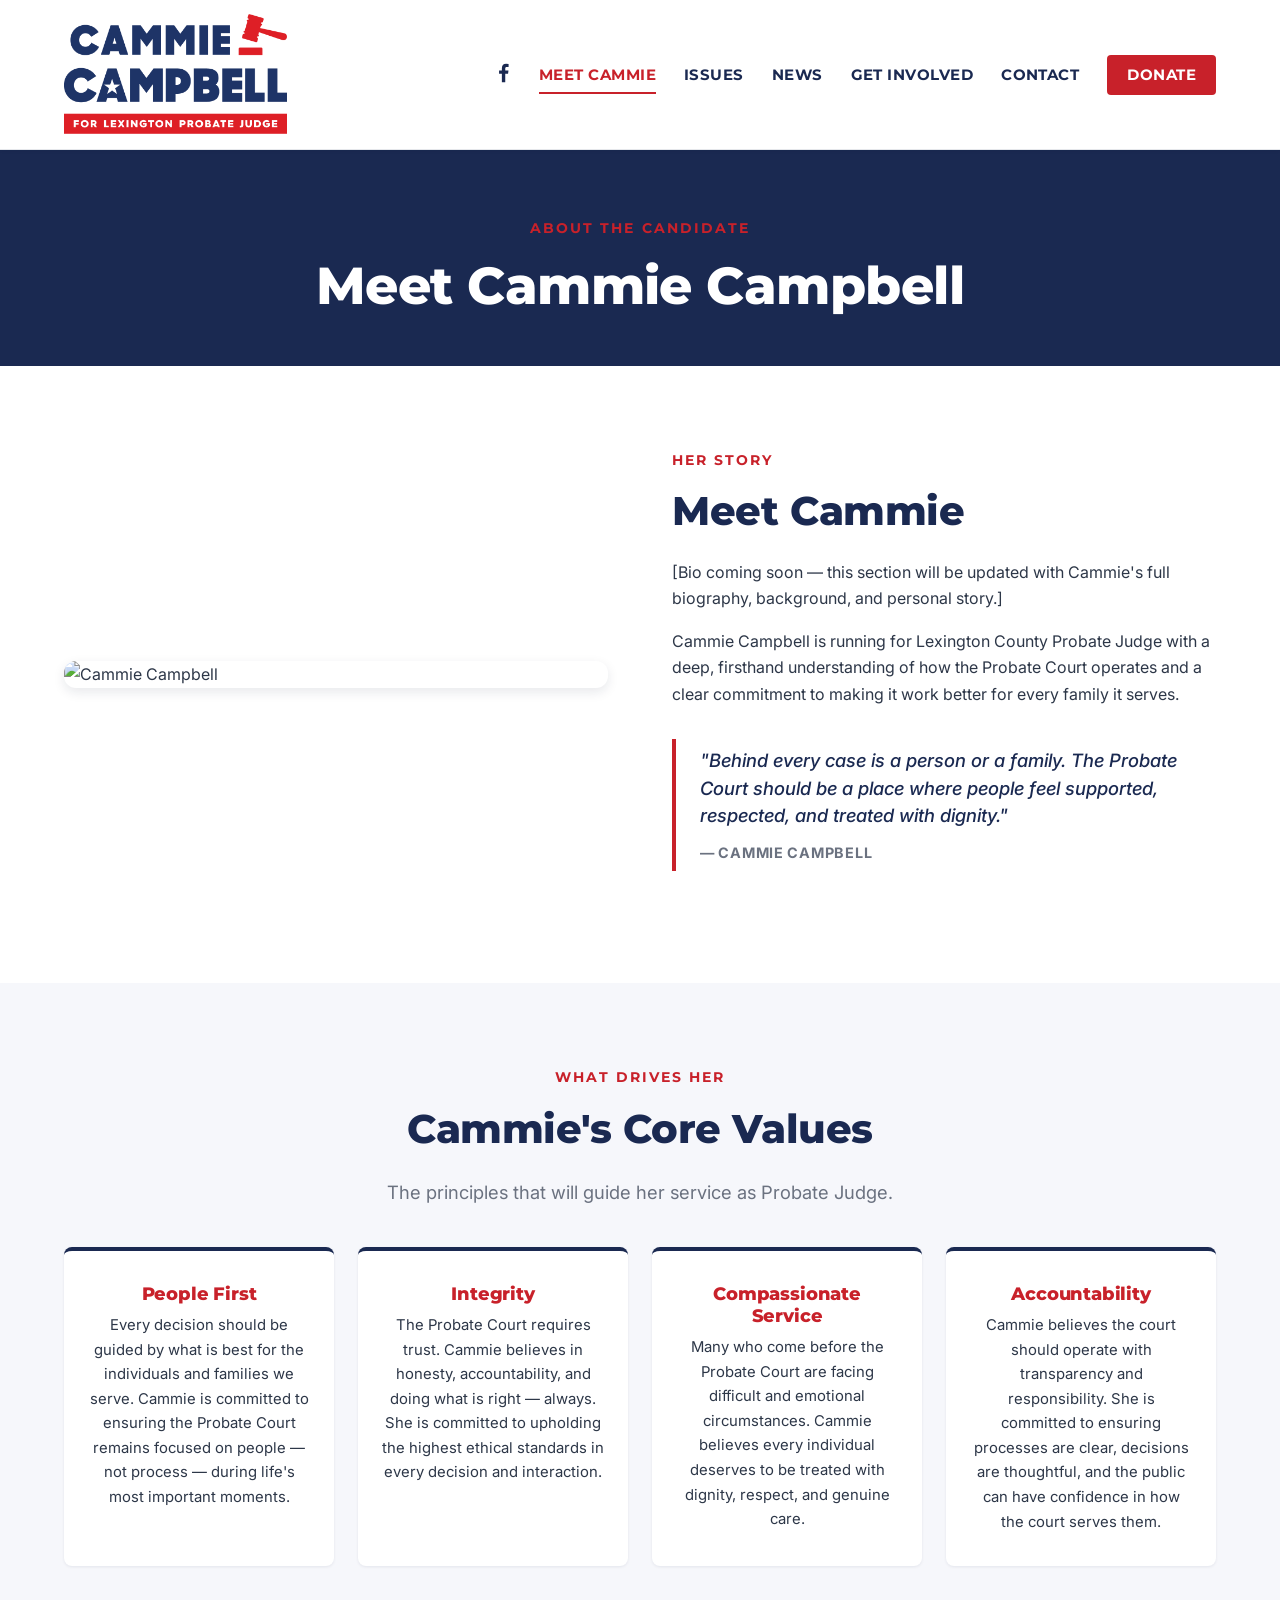
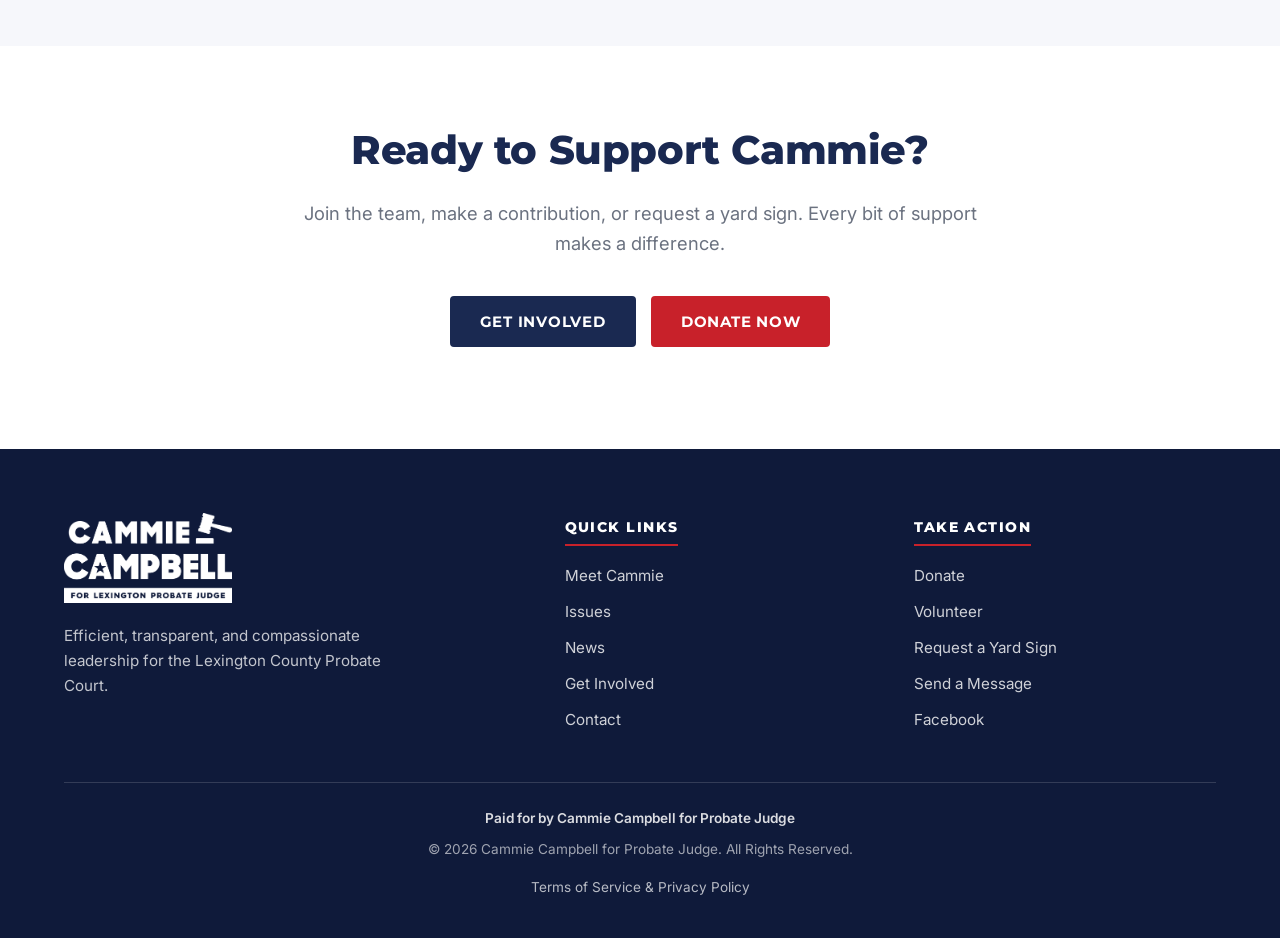
==== commit 32f64611: "facebook icon update" ====
--- a/about/index.html
+++ b/about/index.html
@@ -25,7 +25,7 @@
     <nav class="main-nav" aria-label="Main navigation">
       <a href="https://www.facebook.com/cammieforprobatejudge" target="_blank" rel="noopener" class="nav-facebook" aria-label="Follow on Facebook">
         <svg viewBox="0 0 24 24" width="22" height="22" fill="currentColor" aria-hidden="true">
-          <path d="M22 12c0-5.523-4.477-10-10-10S2 6.477 2 12c0 4.991 3.657 9.128 8.438 9.878v-6.987h-2.54V12h2.54V9.797c0-2.506 1.492-3.89 3.777-3.89 1.094 0 2.238.195 2.238.195v2.46h-1.26c-1.243 0-1.63.771-1.63 1.562V12h2.773l-.443 2.89h-2.33v6.988C18.343 21.128 22 16.991 22 12z"/>
+          <path d="M15.12 5.32H17V2.14A26.11 26.11 0 0 0 14.26 2c-2.72 0-4.58 1.66-4.58 4.7v2.62H6.61v3.56h3.07V22h3.68v-9.12h3.06l.46-3.56h-3.52V7.05c0-1.05.28-1.73 1.76-1.73z"/>
         </svg>
       </a>
       <ul>
--- a/css/styles.css
+++ b/css/styles.css
@@ -636,17 +636,19 @@
 }
 
 .priority-icon {
-  width: 48px;
-  height: 48px;
-  background-color: var(--primary-blue);
-  color: var(--white);
-  border-radius: var(--radius-sm);
-  display: flex;
-  align-items: center;
-  justify-content: center;
-  margin-bottom: 1rem;
-  font-size: 1.5rem;
-  font-weight: 800;
+  width: 56px;
+  height: 56px;
+  color: var(--primary-blue);
+  display: block;
+  margin: 0 auto 1.25rem;
+  stroke-width: 1.75;
+}
+
+@media (max-width: 600px) {
+  .priority-icon {
+    width: 48px;
+    height: 48px;
+  }
 }
 
 .priorities-cta {
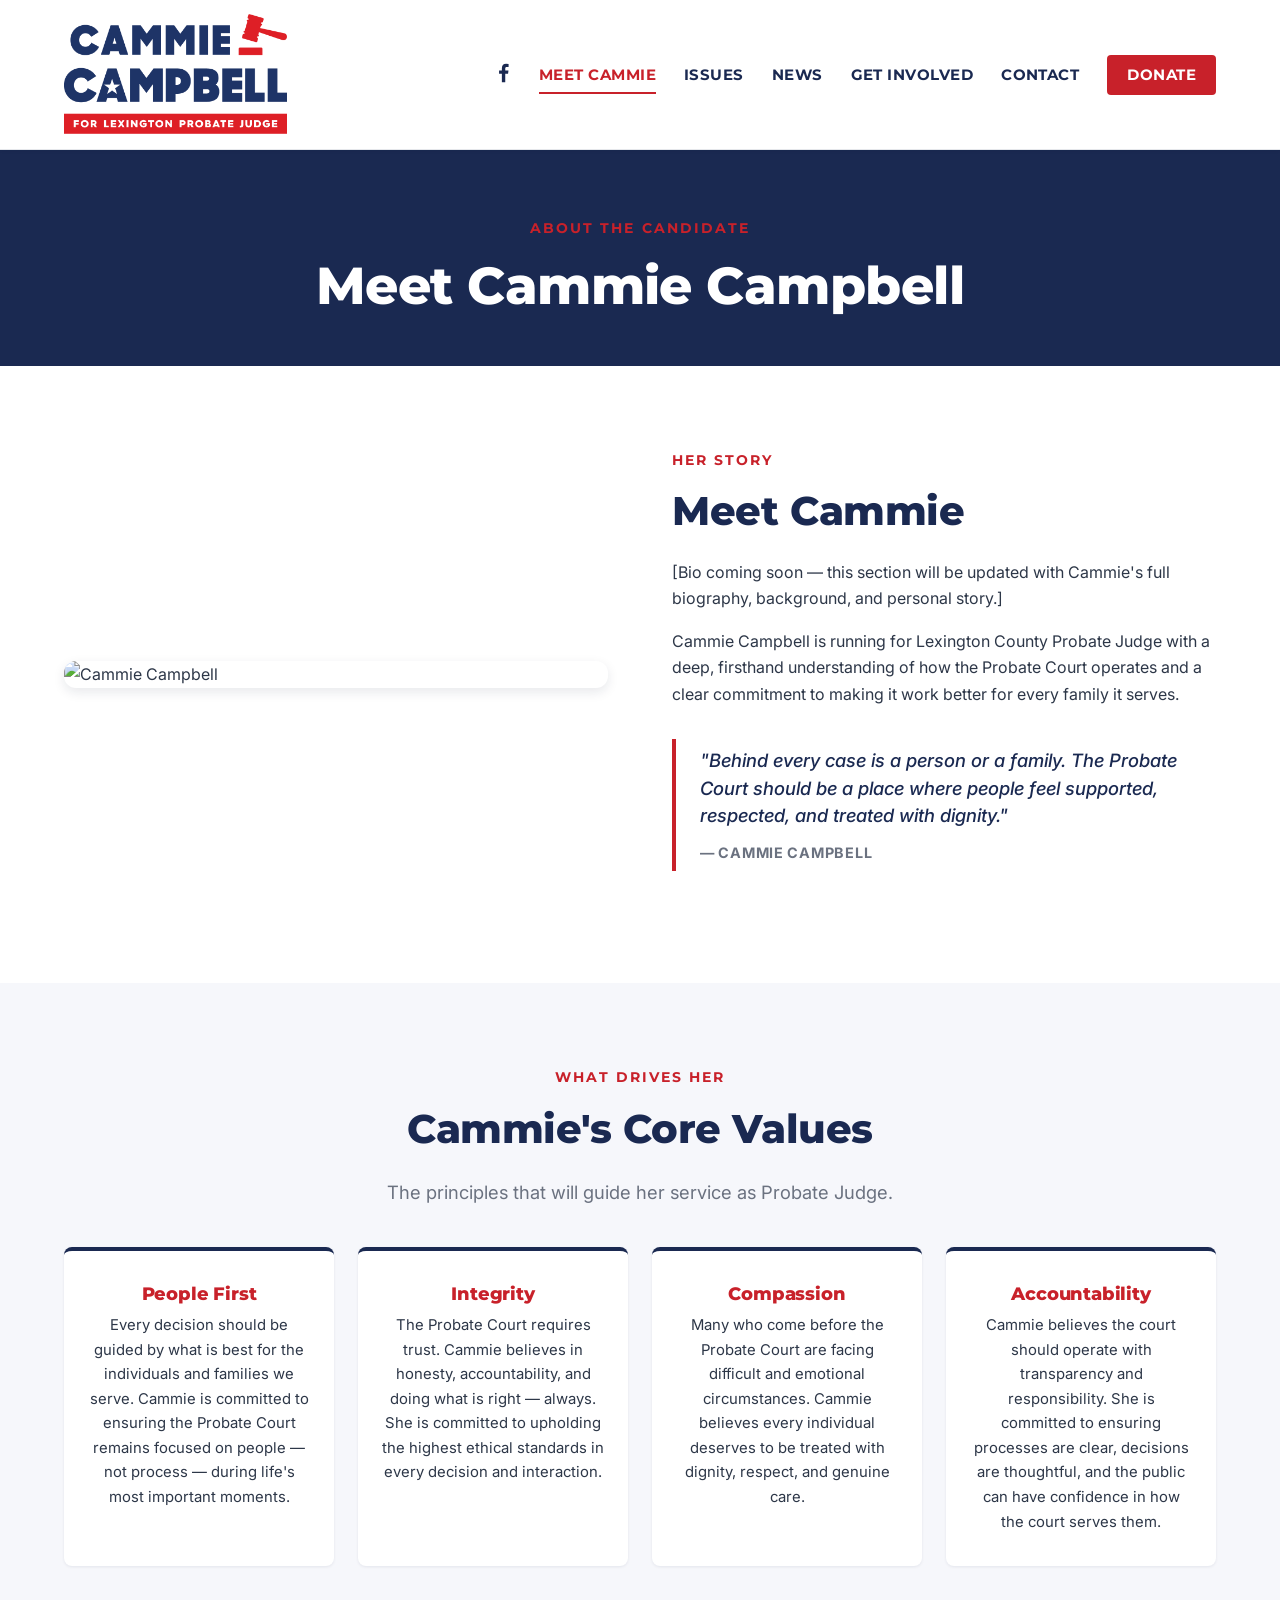
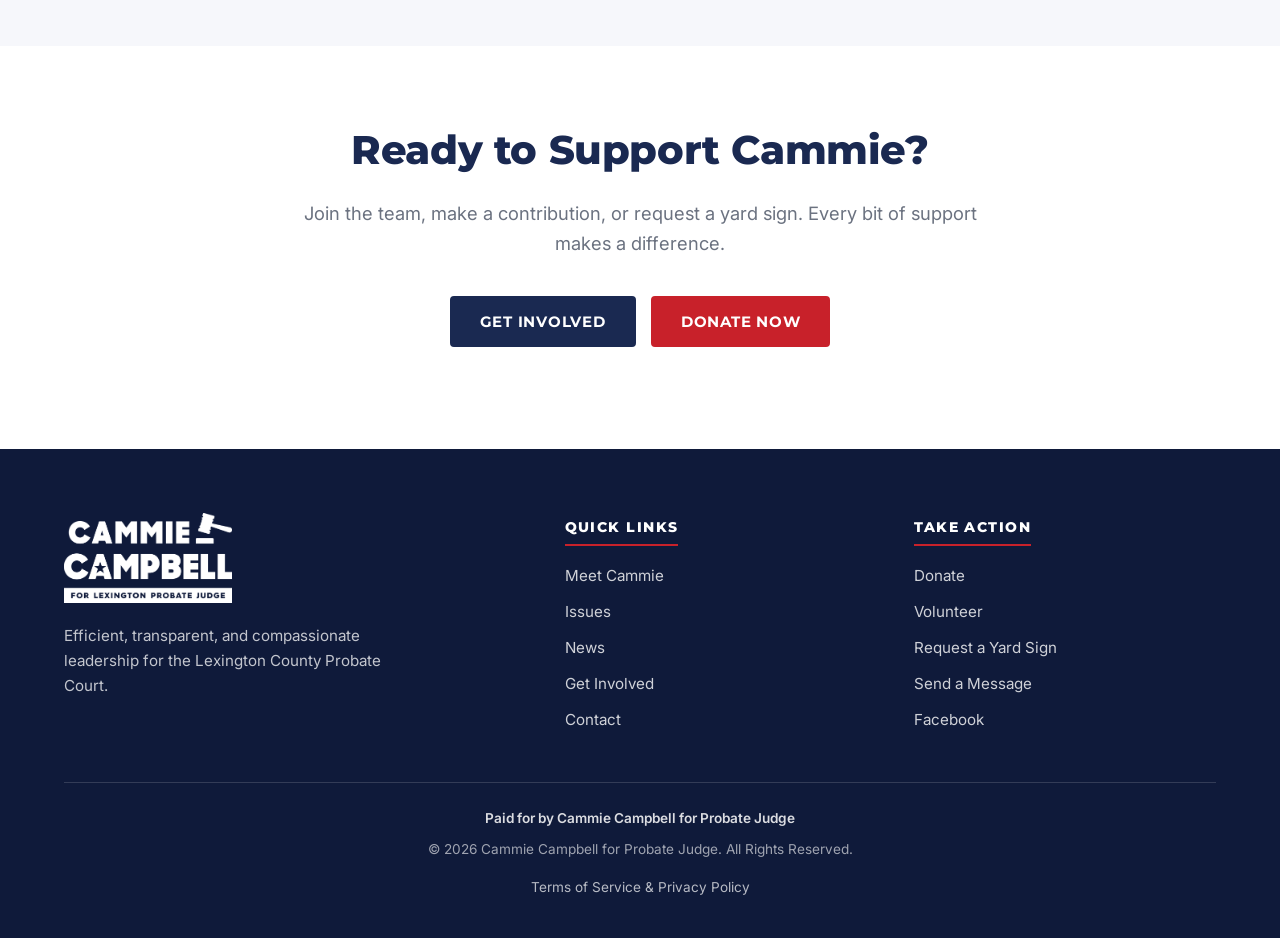
==== commit c6273106: "Update index.html" ====
--- a/about/index.html
+++ b/about/index.html
@@ -89,7 +89,7 @@
       </div>
 
       <div class="value-card">
-        <h3>Compassionate Service</h3>
+        <h3>Compassion</h3>
         <p>Many who come before the Probate Court are facing difficult and emotional circumstances. Cammie believes every individual deserves to be treated with dignity, respect, and genuine care.</p>
       </div>
 
--- a/css/styles.css
+++ b/css/styles.css
@@ -350,61 +350,133 @@
 /* Hero ----------------------------------------------------------------- */
 .hero {
   position: relative;
-  background-color: var(--primary-blue);
-  color: var(--white);
-  padding: 4rem 0;
+  color: var(--white);
+  padding: 5rem 0 5.5rem;
   overflow: hidden;
+  isolation: isolate;
+}
+
+.hero-bg {
+  position: absolute;
+  inset: 0;
+  background-image: url('../images/hero-bg.webp');
+  background-size: cover;
+  background-position: center 60%;
+  z-index: -2;
+}
+
+.hero-bg::after {
+  content: "";
+  position: absolute;
+  inset: 0;
+  background:
+    linear-gradient(135deg, rgba(15, 26, 58, 0.85) 0%, rgba(26, 41, 81, 0.75) 50%, rgba(15, 26, 58, 0.90) 100%);
+  z-index: -1;
 }
 
 .hero-inner {
-  max-width: var(--max-width);
+  max-width: 920px;
   margin: 0 auto;
   padding: 0 1.5rem;
-  display: grid;
-  grid-template-columns: 1.15fr 1fr;
-  gap: 3rem;
-  align-items: center;
   position: relative;
   z-index: 1;
 }
 
+.hero-card {
+  display: grid;
+  grid-template-columns: 0.85fr 1fr;
+  background-color: var(--primary-blue);
+  border-radius: var(--radius-lg);
+  overflow: hidden;
+  box-shadow: 0 25px 70px rgba(0, 0, 0, 0.45);
+  align-items: stretch;
+}
+
 .hero-image {
   position: relative;
-}
+  background-color: var(--primary-blue);
+  overflow: hidden;
+}
+
 .hero-image img {
   width: 100%;
-  max-width: 520px;
-  border-radius: var(--radius-lg);
-  box-shadow: var(--shadow-lg);
+  height: 100%;
+  object-fit: cover;
+  object-position: center 25%;
+  display: block;
+  image-rendering: auto;
+  transform: translateZ(0);
+  -webkit-backface-visibility: hidden;
+}
+
+.hero-signup {
+  background-color: var(--primary-blue);
+  color: var(--white);
+  padding: 2.5rem 2.25rem;
+  display: flex;
+  flex-direction: column;
+  justify-content: center;
+}
+
+.hero-signup-logo {
+  text-align: center;
+  margin-bottom: 1.75rem;
+}
+
+.hero-signup-logo img {
+  max-width: 240px;
+  width: 100%;
+  height: auto;
   margin: 0 auto;
-}
-
-.hero-signup {
-  background-color: var(--white);
-  color: var(--text-body);
-  padding: 2rem;
-  border-radius: var(--radius-lg);
-  box-shadow: var(--shadow-lg);
-}
-
-.hero-signup h2 {
-  color: var(--primary-blue);
-  font-size: 1.75rem;
-  margin-bottom: 0.3rem;
-}
-
-.hero-signup p {
-  color: var(--text-muted);
-  font-size: 0.95rem;
-  margin-bottom: 1.25rem;
+  display: block;
+}
+
+.hero-signup .form-group label {
+  color: var(--white);
+}
+
+.hero-signup .checkbox-group {
+  background-color: rgba(255, 255, 255, 0.08);
+  border-color: rgba(255, 255, 255, 0.15);
+}
+
+.hero-signup .checkbox-group label {
+  color: rgba(255, 255, 255, 0.9);
+}
+
+.hero-signup .checkbox-group label a {
+  color: var(--white);
+  text-decoration: underline;
+}
+
+.hero-signup .checkbox-group label a:hover {
+  color: var(--white);
+  opacity: 0.85;
 }
 
 @media (max-width: 850px) {
+  .hero {
+    padding: 2.5rem 0 3rem;
+  }
   .hero-inner {
+    padding: 0 1rem;
+  }
+  .hero-card {
     grid-template-columns: 1fr;
-    gap: 2rem;
-  }
-  .hero-image { order: -1; }
+  }
+  .hero-image {
+    aspect-ratio: 4 / 5;
+    min-height: 0;
+  }
+  .hero-image img {
+    object-position: center 15%;
+  }
+  .hero-signup {
+    padding: 2rem 1.5rem;
+  }
+  .hero-signup-logo img {
+    max-width: 200px;
+  }
 }
 
 /* Page Hero ------------------------------------------------------------ */
@@ -557,37 +629,50 @@
 .donate-section {
   background: linear-gradient(135deg, var(--primary-red) 0%, var(--secondary-red) 100%);
   color: var(--white);
-  padding: 3.5rem 0;
-  text-align: center;
-}
-
-.donate-section .eyebrow { color: rgba(255, 255, 255, 0.85); }
-.donate-section h2 { color: var(--white); margin-bottom: 0.5rem; }
-.donate-section p {
+  padding: 4rem 0;
+}
+
+.donate-grid {
+  display: grid;
+  grid-template-columns: 1fr 1.1fr;
+  gap: 3.5rem;
+  align-items: center;
+}
+
+.donate-text {
+  text-align: left;
+}
+
+.donate-text .eyebrow {
+  color: rgba(255, 255, 255, 0.9);
+  margin-bottom: 0.75rem;
+}
+
+.donate-text h2 {
+  color: var(--white);
+  margin-bottom: 0.75rem;
+}
+
+.donate-text p {
   color: rgba(255, 255, 255, 0.95);
   font-size: 1.05rem;
-  max-width: 640px;
-  margin: 0 auto 2rem;
+  margin: 0;
 }
 
 .donate-amounts {
-  display: flex;
-  flex-wrap: wrap;
-  justify-content: center;
-  gap: 0.75rem;
-  max-width: 780px;
-  margin: 0 auto;
+  display: grid;
+  grid-template-columns: repeat(3, 1fr);
+  gap: 0.85rem;
 }
 
 .donate-btn {
-  flex: 1 1 140px;
-  min-width: 120px;
-  padding: 1.1rem 1rem;
+  padding: 1.15rem 0.5rem;
   background-color: var(--white);
   color: var(--primary-red);
   font-family: var(--font-heading);
-  font-size: 1.25rem;
+  font-size: 1.2rem;
   font-weight: 800;
+  text-align: center;
   text-decoration: none;
   border-radius: var(--radius-md);
   border: 2px solid var(--white);
@@ -599,6 +684,26 @@
   border-color: var(--primary-blue);
   transform: translateY(-2px);
   box-shadow: var(--shadow-md);
+}
+
+@media (max-width: 800px) {
+  .donate-grid {
+    grid-template-columns: 1fr;
+    gap: 2rem;
+  }
+  .donate-text {
+    text-align: center;
+  }
+  .donate-text p {
+    max-width: 540px;
+    margin: 0 auto;
+  }
+}
+
+@media (max-width: 480px) {
+  .donate-amounts {
+    grid-template-columns: repeat(2, 1fr);
+  }
 }
 
 /* Priorities Grid ------------------------------------------------------ */
@@ -668,6 +773,12 @@
   .split-section {
     grid-template-columns: 1fr;
     gap: 2.5rem;
+  }
+  .split-content {
+    text-align: center;
+  }
+  .split-content .pull-quote {
+    text-align: left;
   }
 }
 
@@ -802,15 +913,88 @@
   font-size: 1.1rem;
 }
 
-.intro-text {
-  padding: 3rem 0;
-}
-
-.intro-text p {
-  font-size: 1.08rem;
-  line-height: 1.75;
-  max-width: 820px;
+/* Issues Intro --------------------------------------------------------- */
+.issues-intro {
+  padding: 4.5rem 0 4rem;
+}
+
+.issues-pullquote {
+  position: relative;
+  margin: 0 auto 3rem;
+  padding: 2.5rem 1rem 2rem;
+  text-align: center;
+  border-top: 1px solid var(--border-light);
+  border-bottom: 1px solid var(--border-light);
+  max-width: 760px;
+}
+
+.issues-pullquote-icon {
+  width: 32px;
+  height: 32px;
+  color: var(--primary-red);
+  display: block;
   margin: 0 auto 1.25rem;
+  opacity: 0.85;
+}
+
+.issues-pullquote-text {
+  font-family: var(--font-heading);
+  font-size: clamp(1.4rem, 2.5vw, 1.85rem);
+  font-weight: 700;
+  line-height: 1.35;
+  color: var(--primary-blue);
+  margin: 0 0 1.25rem;
+  letter-spacing: -0.01em;
+  font-style: normal;
+  quotes: none;
+}
+
+.issues-pullquote-text::before,
+.issues-pullquote-text::after {
+  content: none;
+}
+
+.issues-pullquote-attribution {
+  font-family: var(--font-heading);
+  font-size: 0.78rem;
+  font-weight: 700;
+  letter-spacing: 0.15em;
+  text-transform: uppercase;
+  color: var(--primary-red);
+}
+
+.issues-intro-prose {
+  max-width: 720px;
+  margin: 0 auto;
+}
+
+.issues-intro-prose p {
+  font-size: 1.05rem;
+  line-height: 1.8;
+  color: var(--text-body);
+  margin-bottom: 1.25rem;
+}
+
+.issues-intro-prose p:last-child {
+  margin-bottom: 0;
+}
+
+@media (max-width: 850px) {
+  .issues-intro {
+    padding: 2.5rem 0 2.5rem;
+  }
+  .issues-pullquote {
+    padding: 2rem 0.5rem 1.75rem;
+    margin-bottom: 2.25rem;
+  }
+  .issues-pullquote-icon {
+    width: 28px;
+    height: 28px;
+    margin-bottom: 1rem;
+  }
+  .issues-intro-prose p {
+    font-size: 1rem;
+  }
 }
 
 /* News Page ------------------------------------------------------------ */
@@ -926,16 +1110,33 @@
 .contact-value a:hover { color: var(--primary-red); }
 
 .contact-form-wrap {
-  background-color: var(--white);
+  background-color: var(--primary-blue);
+  color: var(--white);
   padding: 2rem;
   border-radius: var(--radius-md);
-  border: 1px solid var(--border-light);
+  border: 1px solid var(--primary-blue);
   box-shadow: var(--shadow-sm);
 }
 
 .contact-form-wrap h3 {
-  color: var(--primary-blue);
+  color: var(--white);
   margin-bottom: 1.25rem;
+}
+
+.contact-form-wrap .form-group label {
+  color: var(--white);
+}
+
+.contact-form-wrap .checkbox-group label {
+  color: var(--text-body);
+}
+
+.contact-form-wrap .checkbox-group label a {
+  color: var(--primary-red);
+}
+
+.contact-form-wrap p {
+  color: rgba(255, 255, 255, 0.85) !important;
 }
 
 /* Get Involved Page ---------------------------------------------------- */
@@ -958,19 +1159,48 @@
 .involvement-card p { color: var(--text-muted); font-size: 0.95rem; margin: 0; }
 
 .form-wrap {
-  background-color: var(--white);
+  background-color: var(--primary-blue);
+  color: var(--white);
   padding: 2.25rem;
   border-radius: var(--radius-md);
-  border: 1px solid var(--border-light);
+  border: 1px solid var(--primary-blue);
   box-shadow: var(--shadow-sm);
   max-width: 720px;
   margin: 0 auto;
 }
 
 .form-wrap h3 {
-  color: var(--primary-blue);
+  color: var(--white);
   margin-bottom: 1.5rem;
   font-size: 1.5rem;
+}
+
+.form-wrap .form-group label {
+  color: var(--white);
+}
+
+.form-wrap .checkbox-group label {
+  color: var(--text-body);
+}
+
+.form-wrap .checkbox-group label a {
+  color: var(--primary-red);
+}
+
+.form-wrap .form-group .checkbox-item {
+  color: var(--white);
+  font-family: var(--font-body);
+  font-weight: 600;
+  text-transform: none;
+  letter-spacing: 0;
+  background-color: transparent;
+  border: 1px solid rgba(255, 255, 255, 0.25);
+  transition: background-color 0.2s ease, border-color 0.2s ease;
+}
+
+.form-wrap .form-group .checkbox-item:hover {
+  background-color: rgba(255, 255, 255, 0.08);
+  border-color: rgba(255, 255, 255, 0.5);
 }
 
 /* Footer --------------------------------------------------------------- */
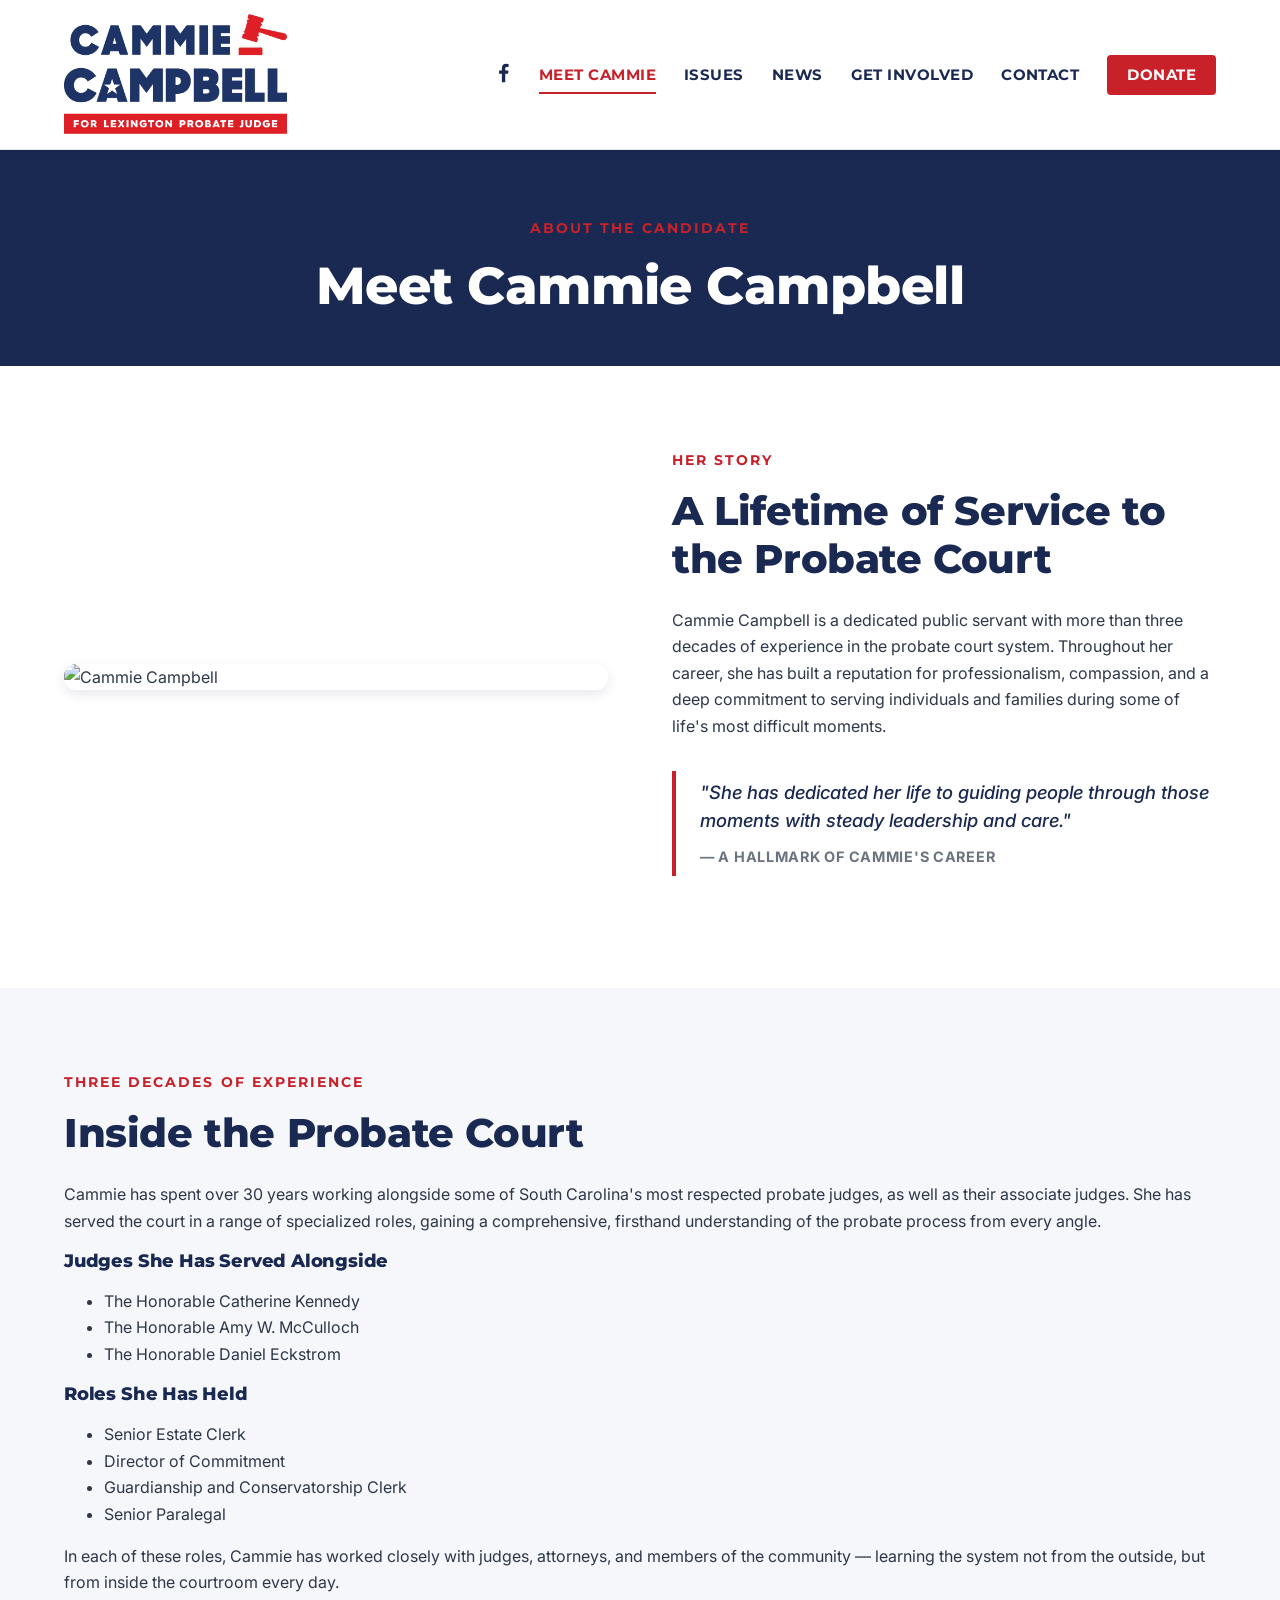
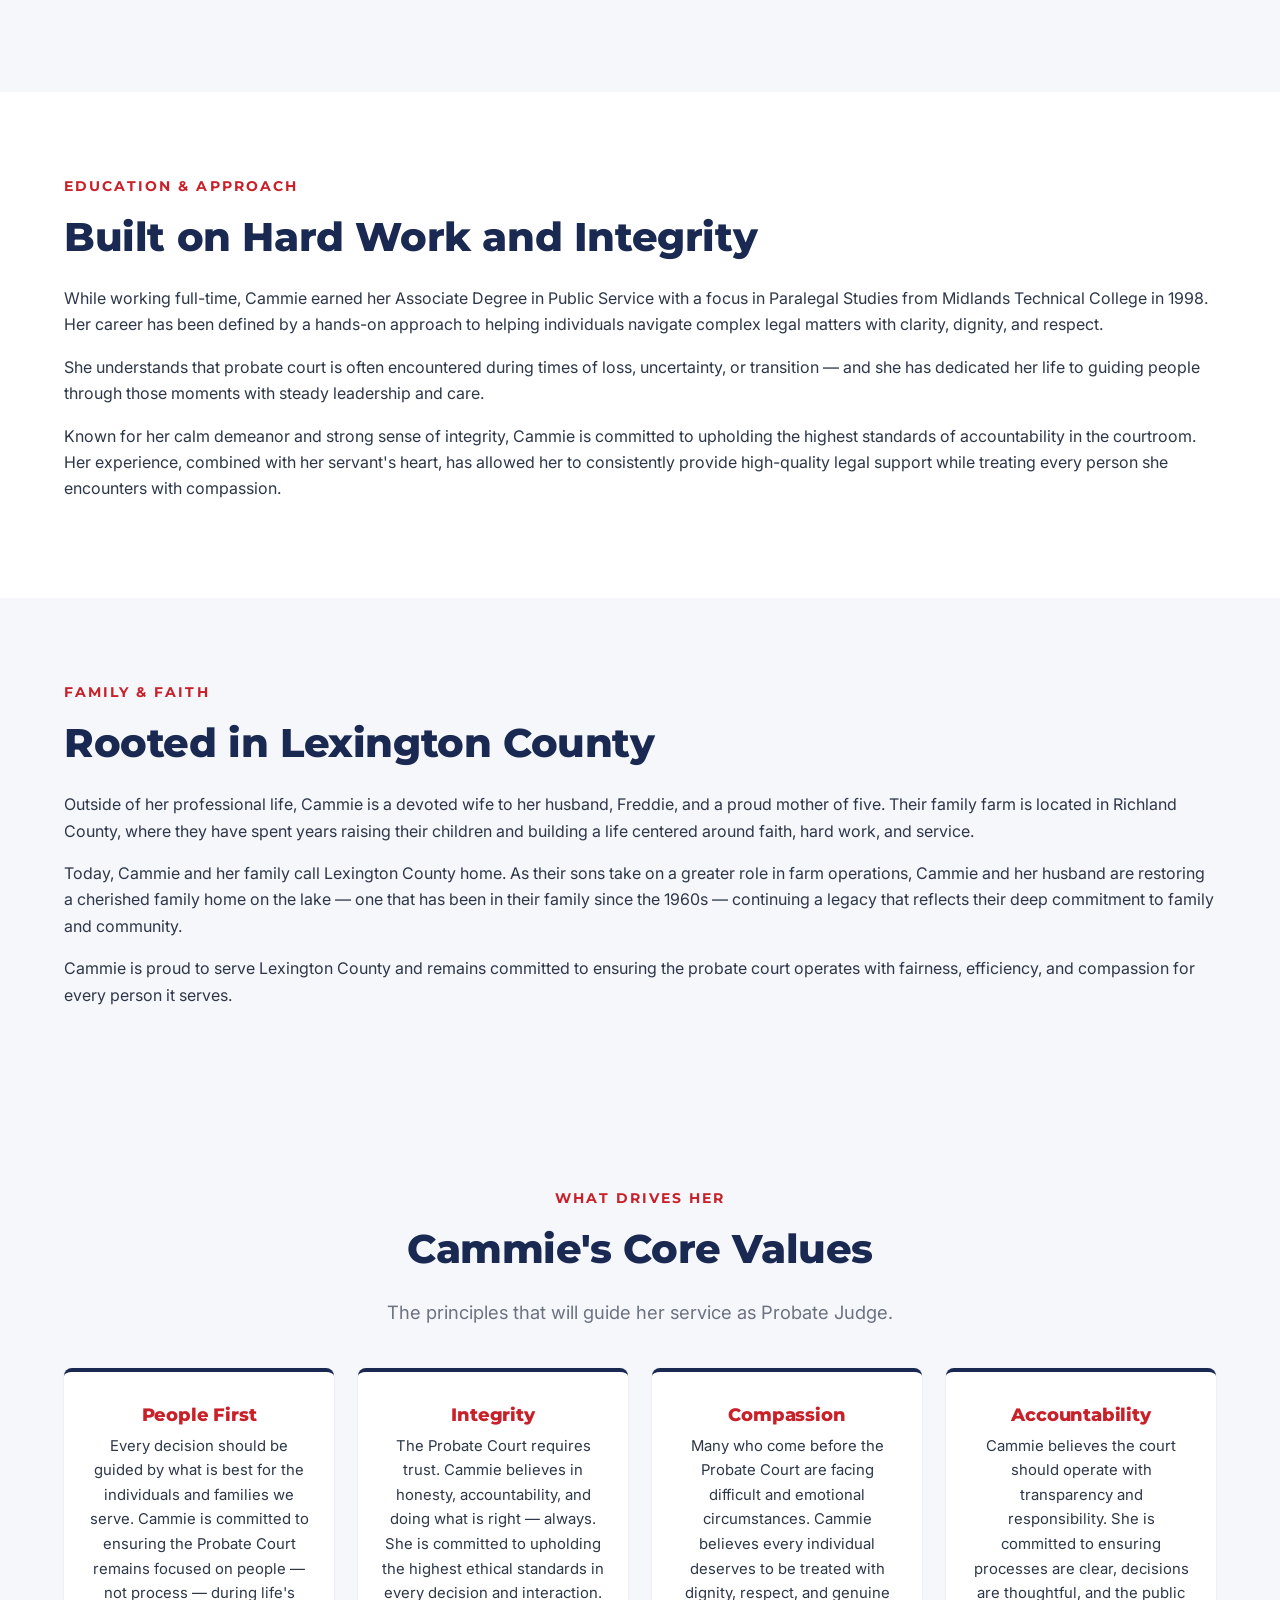
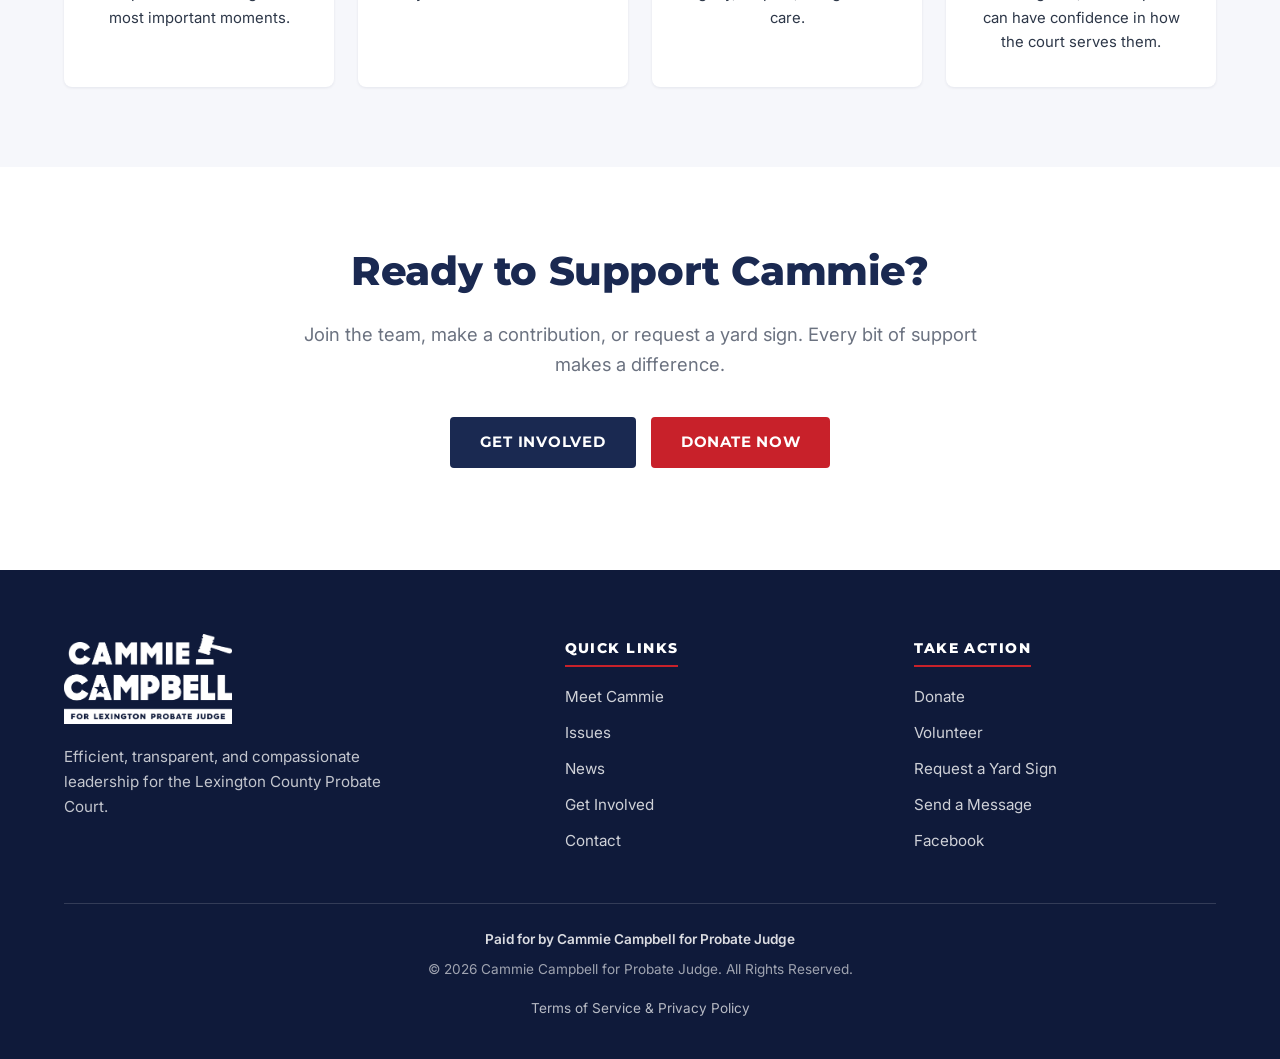
==== commit 601c59c7: "Update index.html" ====
--- a/about/index.html
+++ b/about/index.html
@@ -48,7 +48,7 @@
   </div>
 </section>
 
-<!-- =======================  STORY  ======================= -->
+<!-- =======================  STORY — OPENER  ======================= -->
 <section class="section">
   <div class="container">
     <div class="split-section">
@@ -57,15 +57,73 @@
       </div>
       <div class="split-content">
         <span class="eyebrow">Her Story</span>
-        <h2>Meet Cammie</h2>
-        <p>[Bio coming soon — this section will be updated with Cammie's full biography, background, and personal story.]</p>
-        <p>Cammie Campbell is running for Lexington County Probate Judge with a deep, firsthand understanding of how the Probate Court operates and a clear commitment to making it work better for every family it serves.</p>
+        <h2>A Lifetime of Service to the Probate Court</h2>
+        <p class="bio-lead">Cammie Campbell is a dedicated public servant with more than three decades of experience in the probate court system. Throughout her career, she has built a reputation for professionalism, compassion, and a deep commitment to serving individuals and families during some of life's most difficult moments.</p>
 
         <div class="pull-quote">
-          "Behind every case is a person or a family. The Probate Court should be a place where people feel supported, respected, and treated with dignity."
-          <cite>— Cammie Campbell</cite>
+          "She has dedicated her life to guiding people through those moments with steady leadership and care."
+          <cite>&mdash; A Hallmark of Cammie's Career</cite>
         </div>
       </div>
+    </div>
+  </div>
+</section>
+
+<!-- =======================  CAREER CREDENTIALS  ======================= -->
+<section class="section section-light">
+  <div class="container">
+    <div class="bio-block">
+      <span class="eyebrow">Three Decades of Experience</span>
+      <h2>Inside the Probate Court</h2>
+      <p>Cammie has spent over 30 years working alongside some of South Carolina's most respected probate judges, as well as their associate judges. She has served the court in a range of specialized roles, gaining a comprehensive, firsthand understanding of the probate process from every angle.</p>
+
+      <div class="bio-credits">
+        <div class="bio-credits-col">
+          <h4 class="bio-credits-heading">Judges She Has Served Alongside</h4>
+          <ul class="bio-credits-list">
+            <li>The Honorable Catherine Kennedy</li>
+            <li>The Honorable Amy W. McCulloch</li>
+            <li>The Honorable Daniel Eckstrom</li>
+          </ul>
+        </div>
+        <div class="bio-credits-col">
+          <h4 class="bio-credits-heading">Roles She Has Held</h4>
+          <ul class="bio-credits-list">
+            <li>Senior Estate Clerk</li>
+            <li>Director of Commitment</li>
+            <li>Guardianship and Conservatorship Clerk</li>
+            <li>Senior Paralegal</li>
+          </ul>
+        </div>
+      </div>
+
+      <p>In each of these roles, Cammie has worked closely with judges, attorneys, and members of the community &mdash; learning the system not from the outside, but from inside the courtroom every day.</p>
+    </div>
+  </div>
+</section>
+
+<!-- =======================  EDUCATION & APPROACH  ======================= -->
+<section class="section">
+  <div class="container">
+    <div class="bio-block">
+      <span class="eyebrow">Education &amp; Approach</span>
+      <h2>Built on Hard Work and Integrity</h2>
+      <p>While working full-time, Cammie earned her Associate Degree in Public Service with a focus in Paralegal Studies from Midlands Technical College in 1998. Her career has been defined by a hands-on approach to helping individuals navigate complex legal matters with clarity, dignity, and respect.</p>
+      <p>She understands that probate court is often encountered during times of loss, uncertainty, or transition &mdash; and she has dedicated her life to guiding people through those moments with steady leadership and care.</p>
+      <p>Known for her calm demeanor and strong sense of integrity, Cammie is committed to upholding the highest standards of accountability in the courtroom. Her experience, combined with her servant's heart, has allowed her to consistently provide high-quality legal support while treating every person she encounters with compassion.</p>
+    </div>
+  </div>
+</section>
+
+<!-- =======================  FAMILY & FAITH  ======================= -->
+<section class="section section-light">
+  <div class="container">
+    <div class="bio-block">
+      <span class="eyebrow">Family &amp; Faith</span>
+      <h2>Rooted in Lexington County</h2>
+      <p>Outside of her professional life, Cammie is a devoted wife to her husband, Freddie, and a proud mother of five. Their family farm is located in Richland County, where they have spent years raising their children and building a life centered around faith, hard work, and service.</p>
+      <p>Today, Cammie and her family call Lexington County home. As their sons take on a greater role in farm operations, Cammie and her husband are restoring a cherished family home on the lake &mdash; one that has been in their family since the 1960s &mdash; continuing a legacy that reflects their deep commitment to family and community.</p>
+      <p class="bio-closing">Cammie is proud to serve Lexington County and remains committed to ensuring the probate court operates with fairness, efficiency, and compassion for every person it serves.</p>
     </div>
   </div>
 </section>
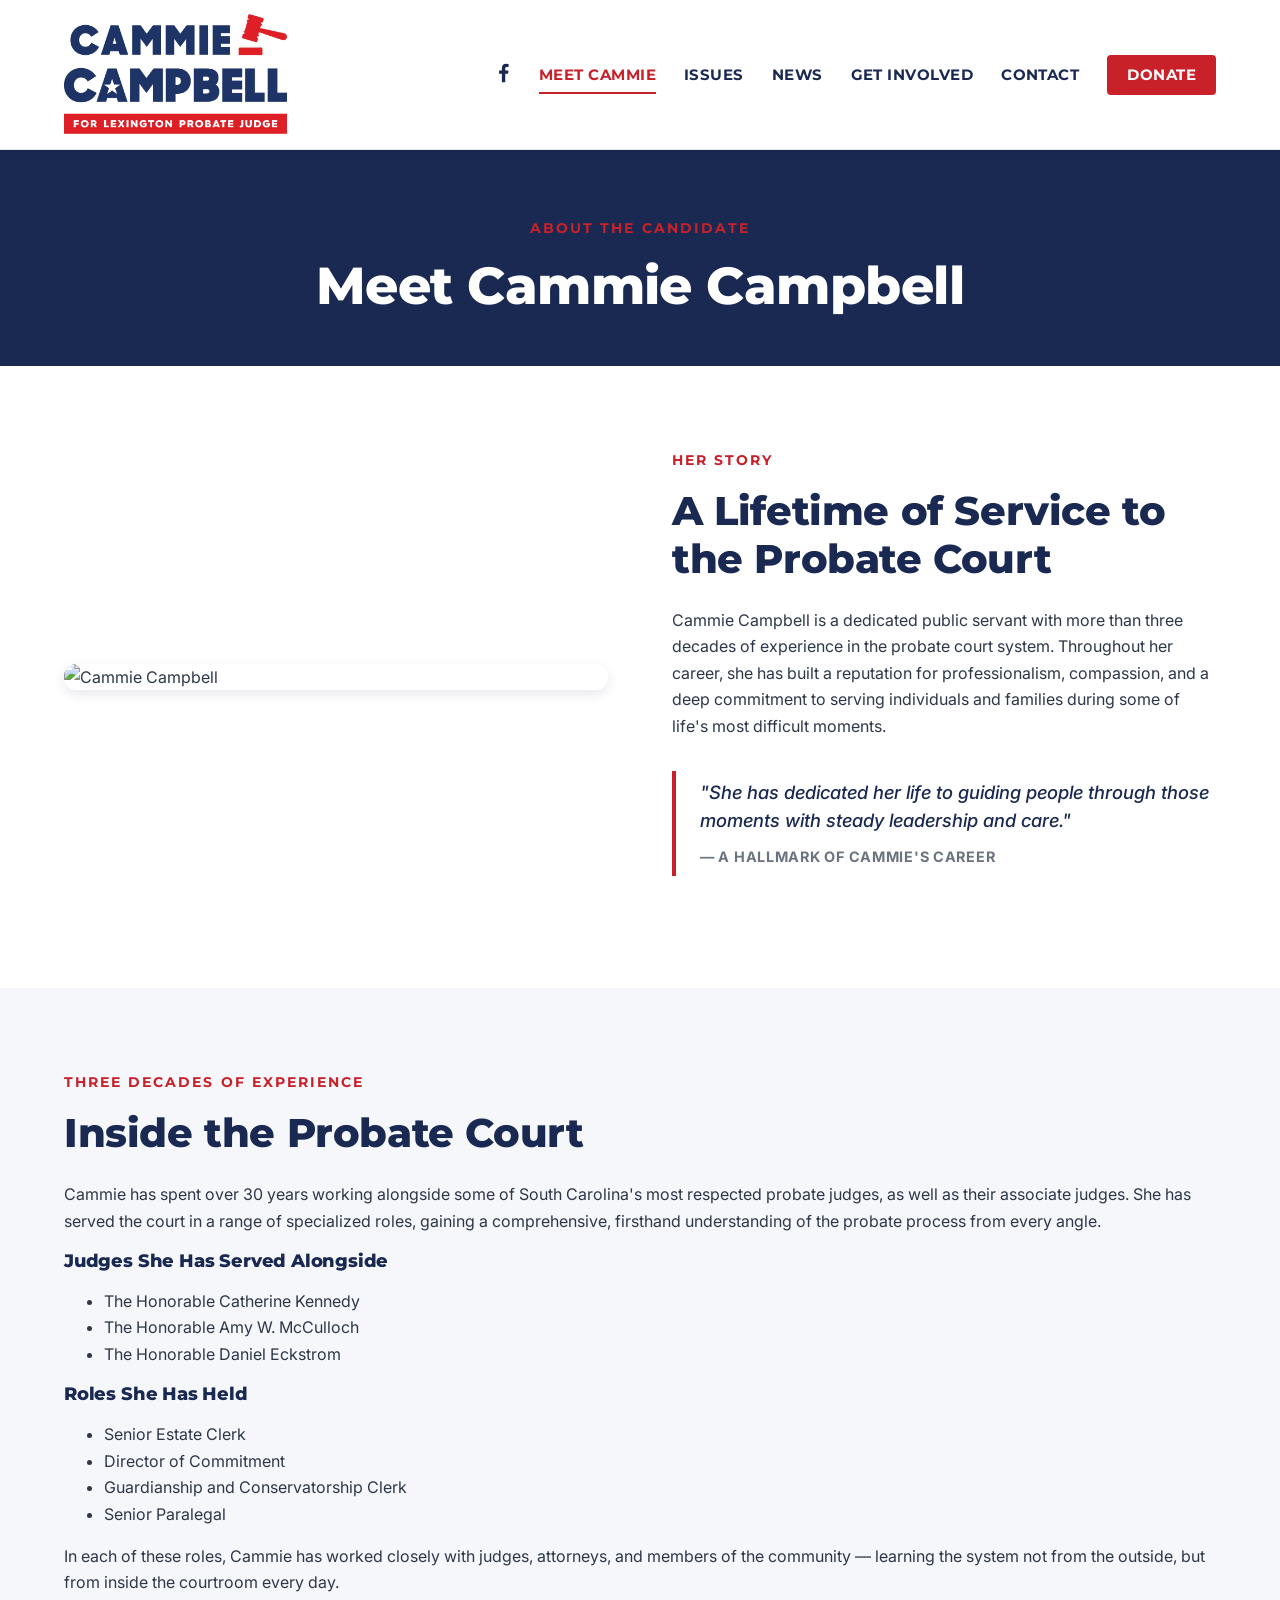
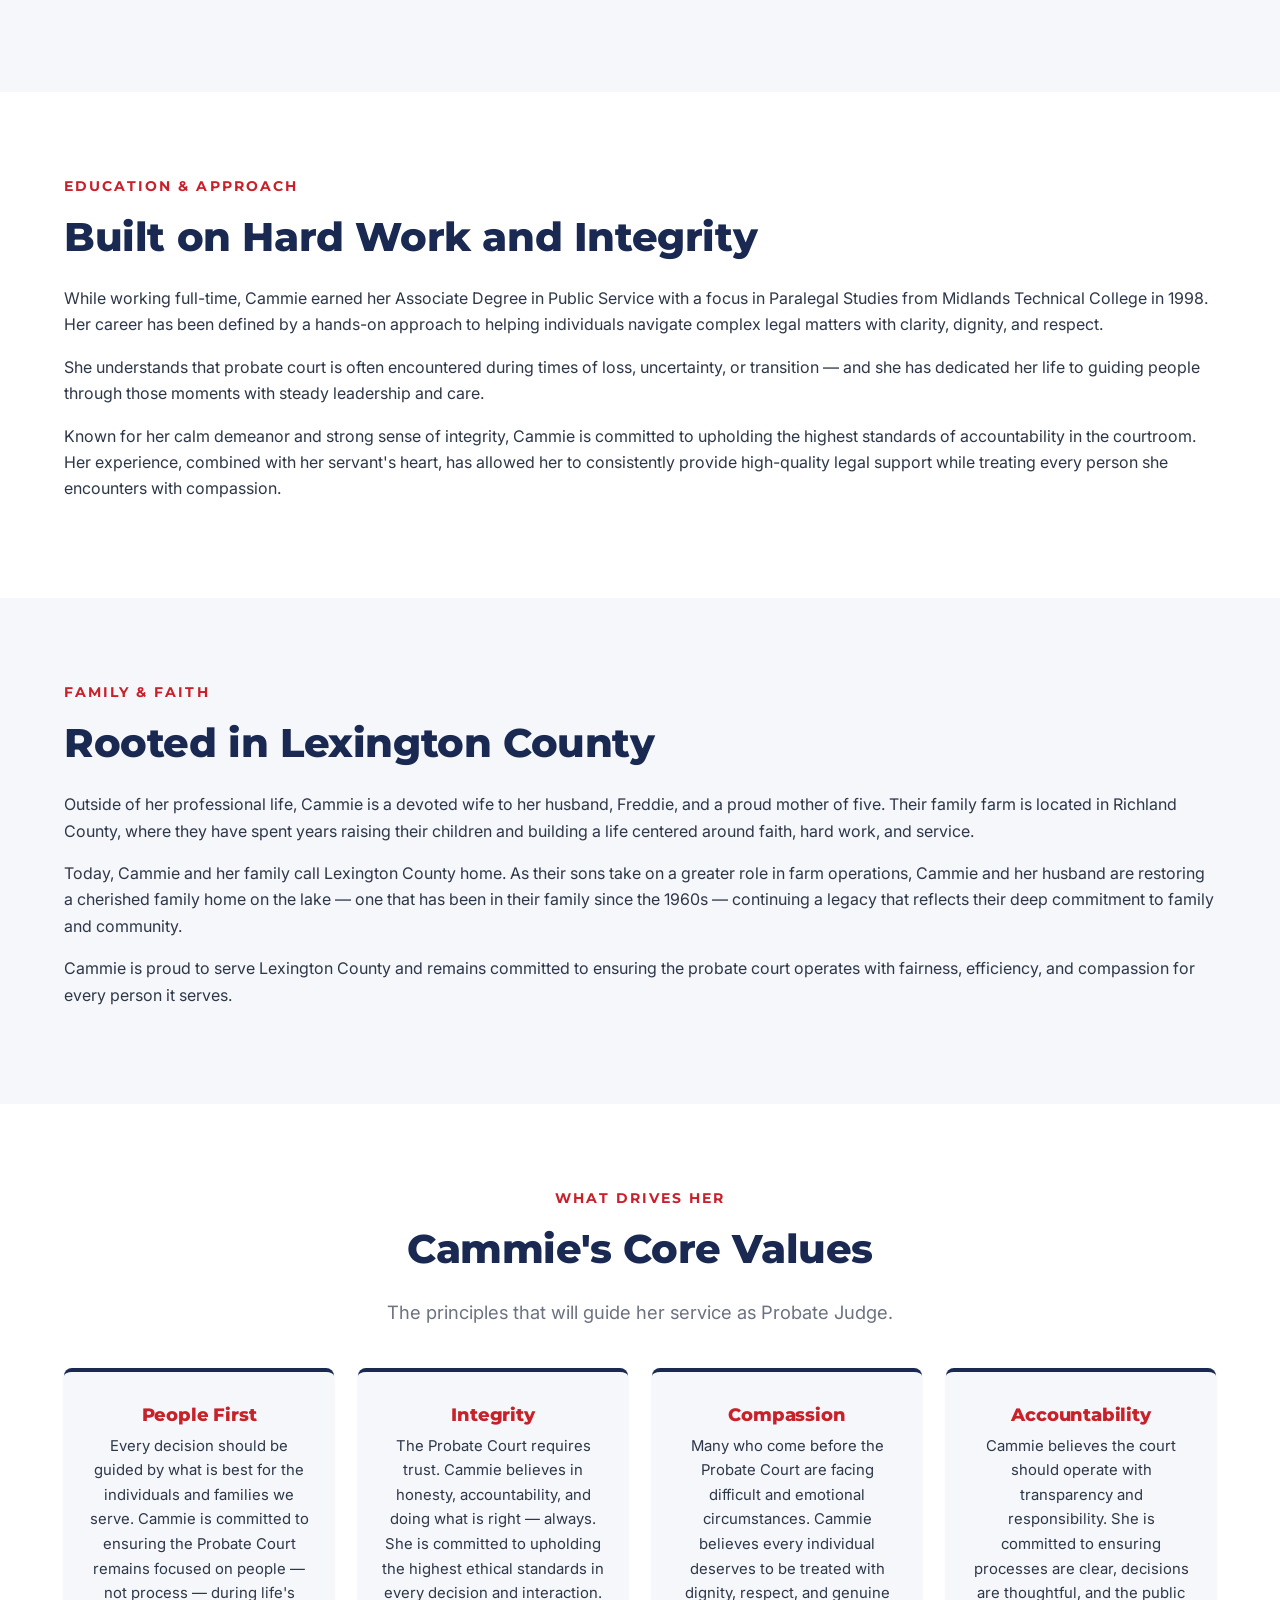
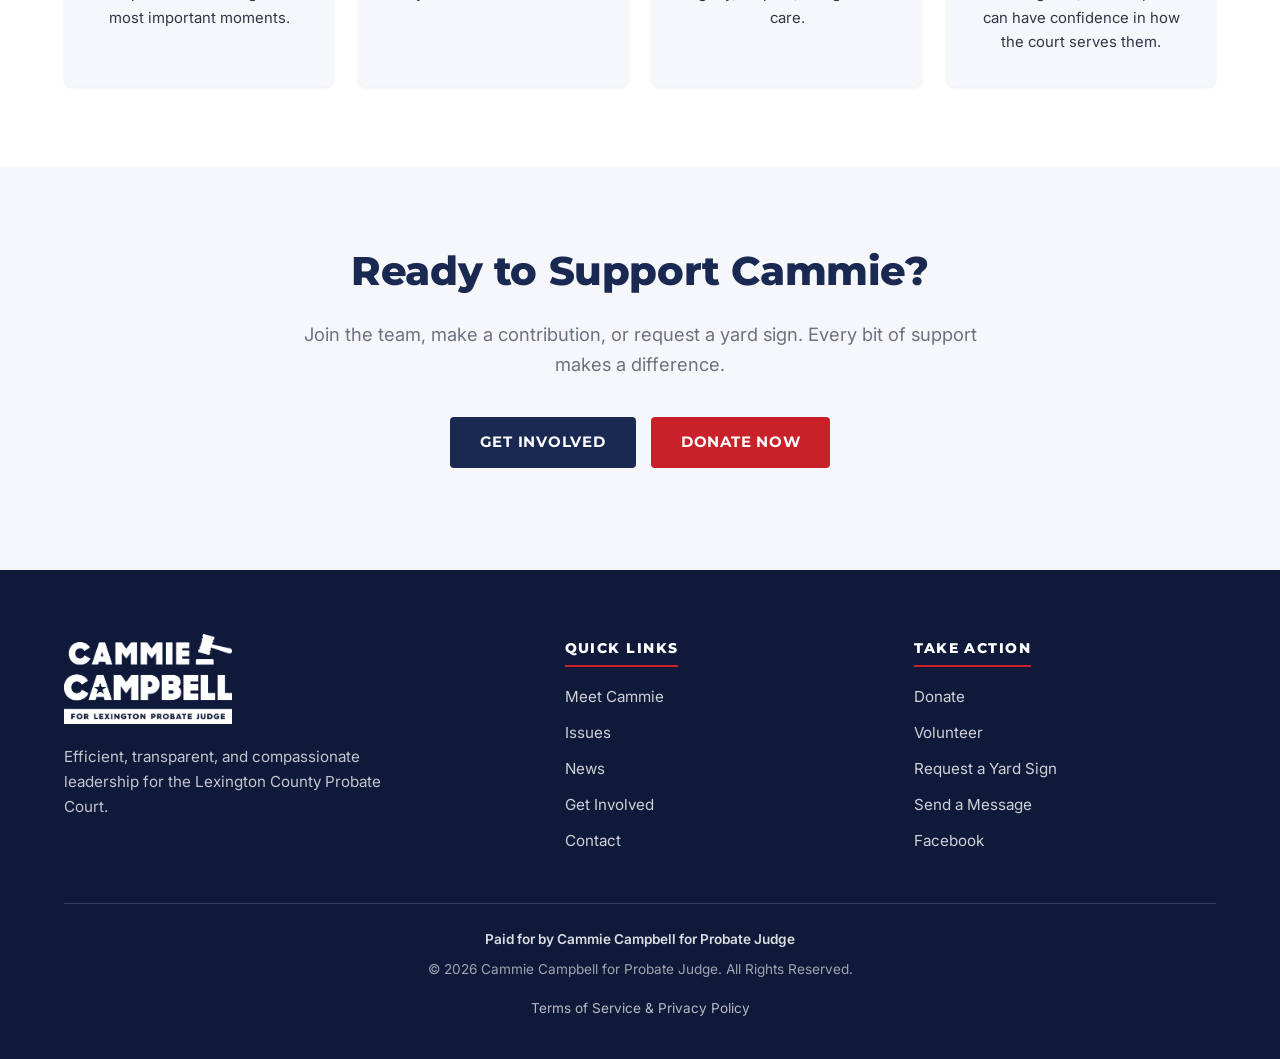
==== commit b0b154cd: "about overhaul" ====
--- a/about/index.html
+++ b/about/index.html
@@ -129,7 +129,7 @@
 </section>
 
 <!-- =======================  CORE VALUES  ======================= -->
-<section class="section section-light">
+<section class="section">
   <div class="container text-center">
     <span class="eyebrow">What Drives Her</span>
     <h2>Cammie's Core Values</h2>
@@ -160,7 +160,7 @@
 </section>
 
 <!-- =======================  CTA  ======================= -->
-<section class="section text-center">
+<section class="section section-light text-center">
   <div class="container-narrow">
     <h2>Ready to Support Cammie?</h2>
     <p class="lead">Join the team, make a contribution, or request a yard sign. Every bit of support makes a difference.</p>
--- a/css/styles.css
+++ b/css/styles.css
@@ -851,7 +851,7 @@
 
 .value-card {
   padding: 2rem 1.5rem;
-  background-color: var(--white);
+  background-color: var(--light-bg);
   border-radius: var(--radius-md);
   border-top: 4px solid var(--primary-blue);
   box-shadow: var(--shadow-sm);
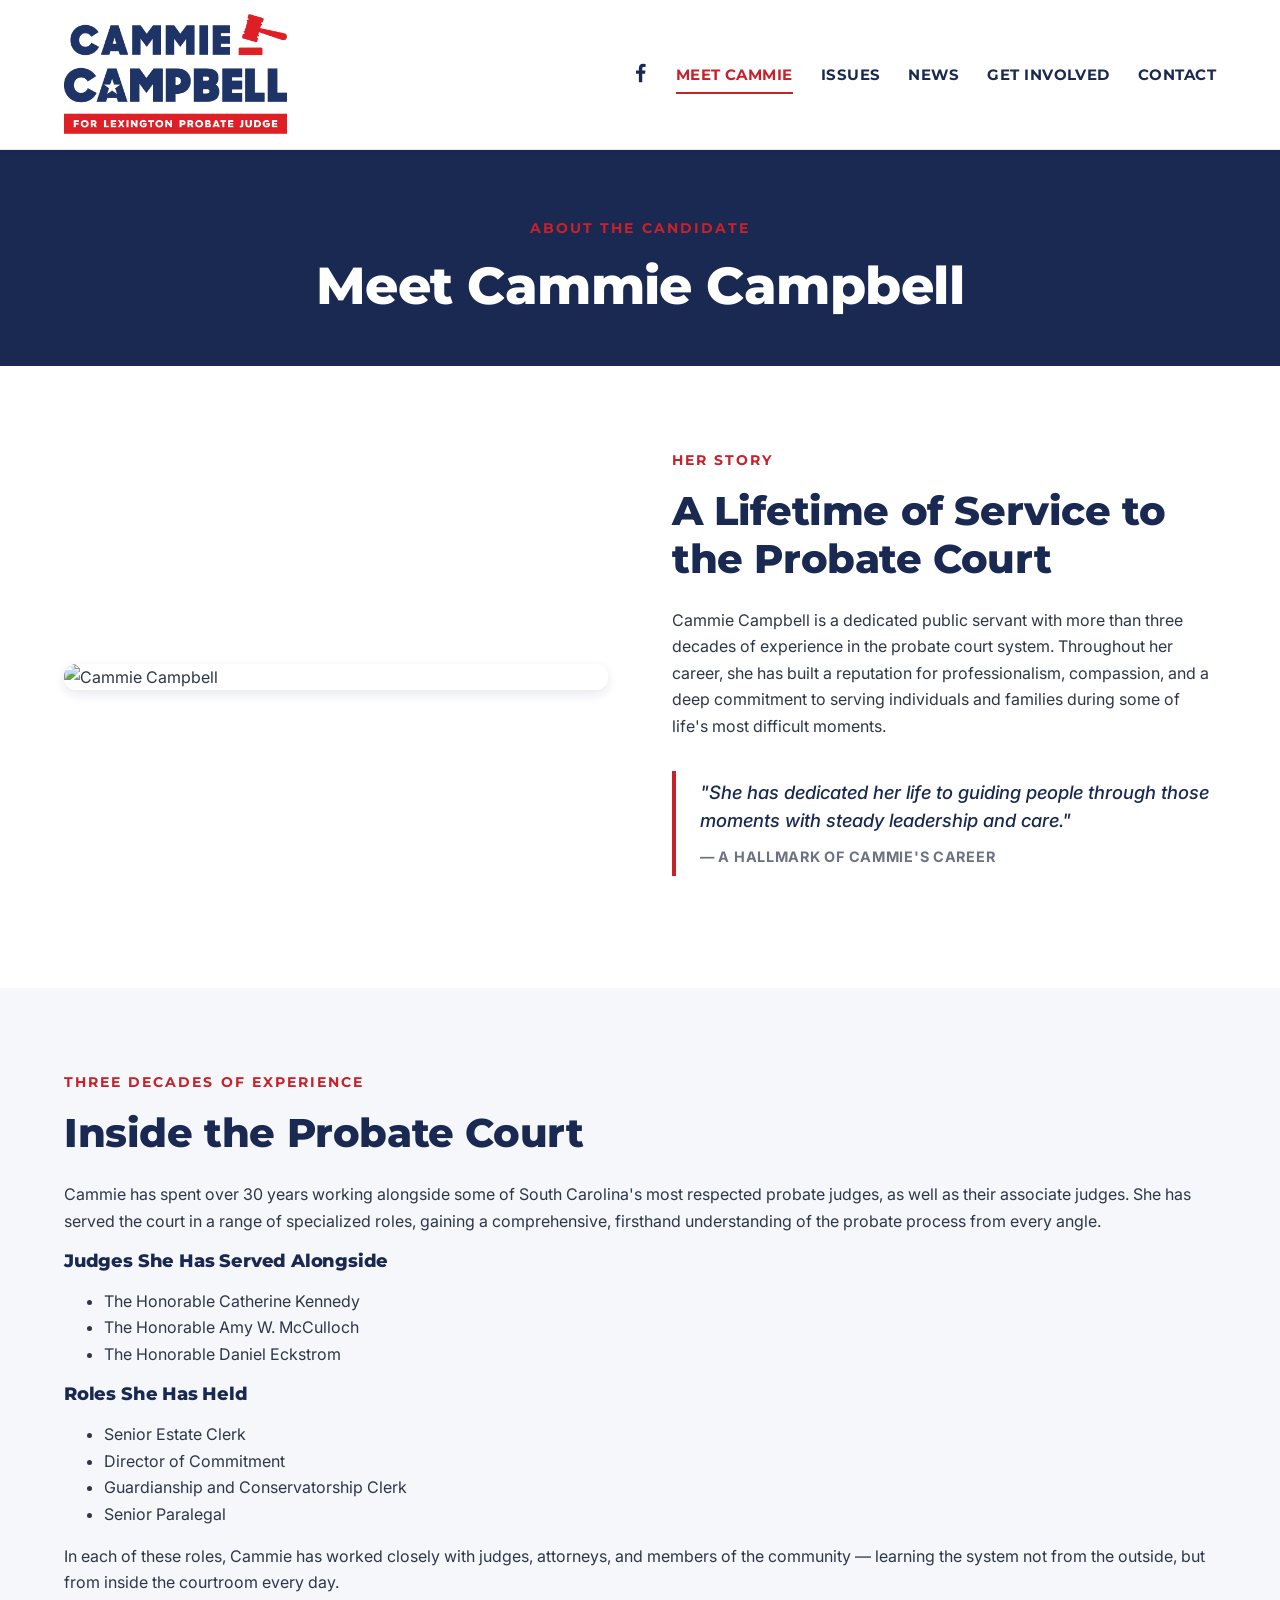
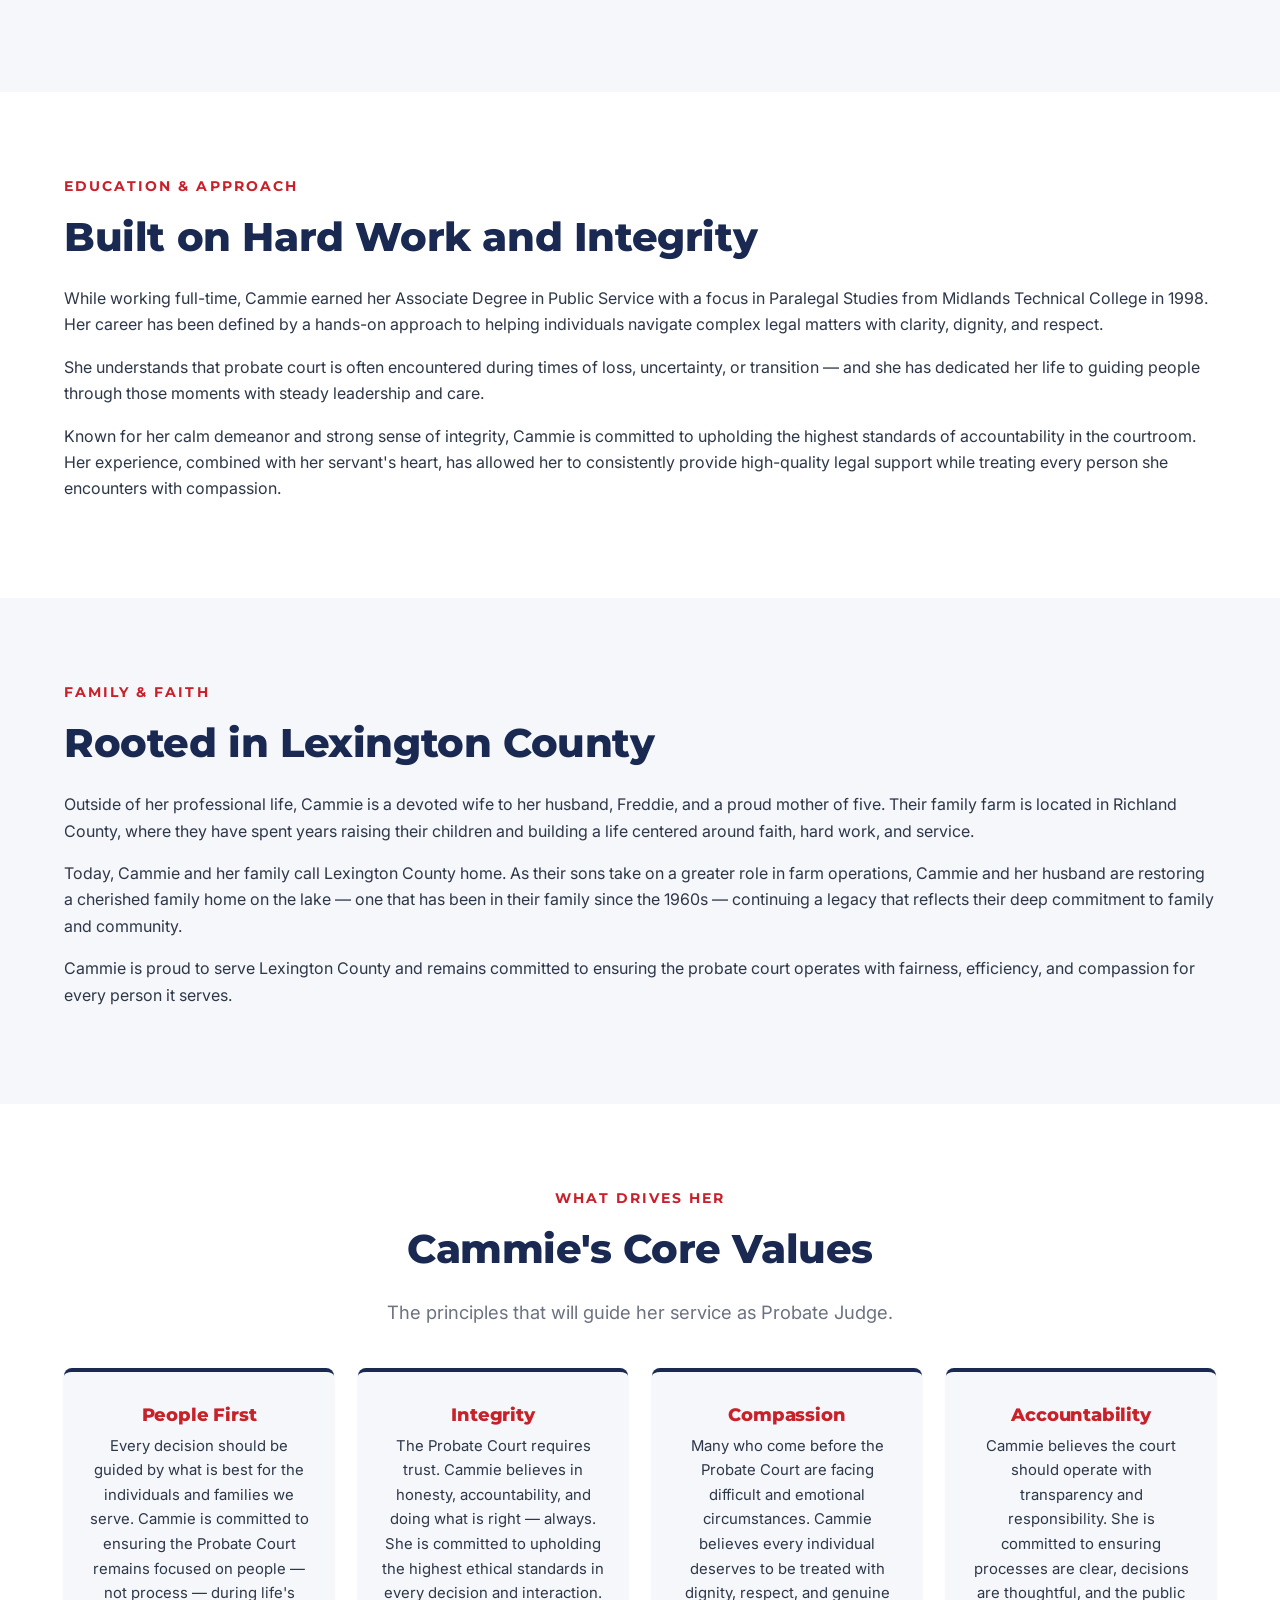
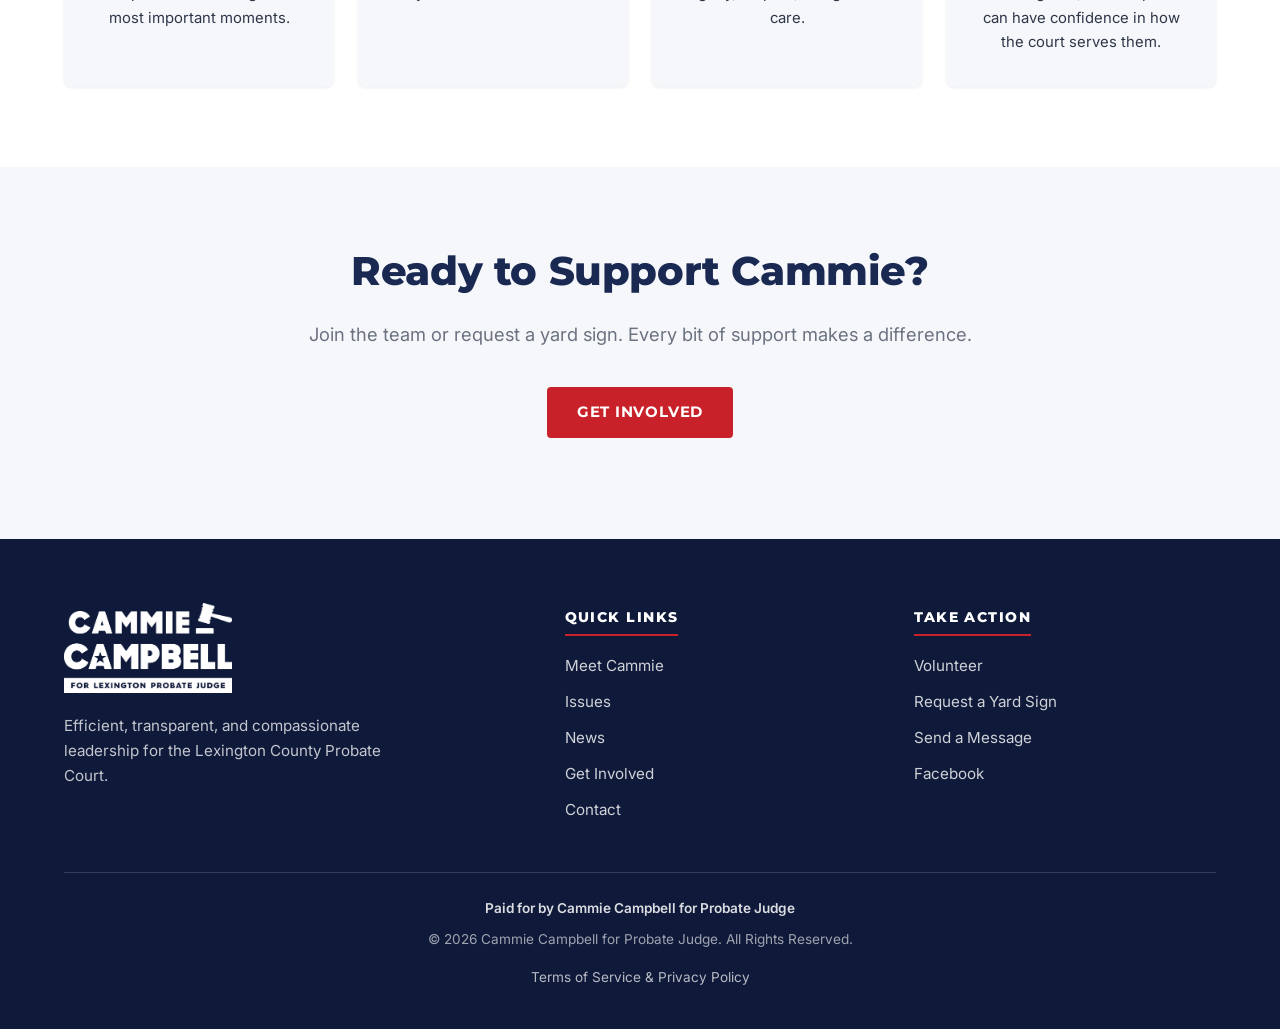
==== commit 37ea06fc: "donation remove" ====
--- a/about/index.html
+++ b/about/index.html
@@ -5,6 +5,21 @@
 <meta name="viewport" content="width=device-width, initial-scale=1.0">
 <title>Meet Cammie | Cammie Campbell for Probate Judge</title>
 <meta name="description" content="Meet Cammie Campbell — candidate for Lexington County Probate Judge. Learn about her story, her values, and her commitment to service.">
+<!-- Open Graph / Facebook / LinkedIn -->
+<meta property="og:type" content="website">
+<meta property="og:url" content="https://cammiecampbell.com/about/">
+<meta property="og:title" content="Meet Cammie Campbell | Cammie Campbell for Probate Judge">
+<meta property="og:description" content="Meet Cammie Campbell — candidate for Lexington County Probate Judge. Learn about her story, her values, and her commitment to service.">
+<meta property="og:image" content="https://cammiecampbell.com/images/og-image.png">
+<meta property="og:image:width" content="1200">
+<meta property="og:image:height" content="630">
+<meta property="og:site_name" content="Cammie Campbell for Probate Judge">
+<!-- Twitter / X -->
+<meta name="twitter:card" content="summary_large_image">
+<meta name="twitter:url" content="https://cammiecampbell.com/about/">
+<meta name="twitter:title" content="Meet Cammie Campbell | Cammie Campbell for Probate Judge">
+<meta name="twitter:description" content="Meet Cammie Campbell — candidate for Lexington County Probate Judge. Learn about her story, her values, and her commitment to service.">
+<meta name="twitter:image" content="https://cammiecampbell.com/images/og-image.png">
 <link rel="icon" type="image/png" href="../images/favicon.png">
 <link rel="preconnect" href="https://fonts.googleapis.com">
 <link rel="preconnect" href="https://fonts.gstatic.com" crossorigin>
@@ -34,7 +49,6 @@
         <li><a href="../news/">News</a></li>
         <li><a href="../get-involved/">Get Involved</a></li>
         <li><a href="../contact/">Contact</a></li>
-        <li><a href="https://secure.anedot.com/cammie-for-probate-judge/donate-now" class="donate-link" target="_blank" rel="noopener">Donate</a></li>
       </ul>
     </nav>
   </div>
@@ -163,10 +177,9 @@
 <section class="section section-light text-center">
   <div class="container-narrow">
     <h2>Ready to Support Cammie?</h2>
-    <p class="lead">Join the team, make a contribution, or request a yard sign. Every bit of support makes a difference.</p>
+    <p class="lead">Join the team or request a yard sign. Every bit of support makes a difference.</p>
     <p style="margin-top: 2rem;">
-      <a href="../get-involved/" class="btn btn-secondary" style="margin: 0.35rem;">Get Involved</a>
-      <a href="https://secure.anedot.com/cammie-for-probate-judge/donate-now" target="_blank" rel="noopener" class="btn btn-primary" style="margin: 0.35rem;">Donate Now</a>
+      <a href="../get-involved/" class="btn btn-primary" style="margin: 0.35rem;">Get Involved</a>
     </p>
   </div>
 </section>
@@ -196,7 +209,6 @@
       <div class="footer-col">
         <h4>Take Action</h4>
         <ul>
-          <li><a href="https://secure.anedot.com/cammie-for-probate-judge/donate-now" target="_blank" rel="noopener">Donate</a></li>
           <li><a href="../get-involved/">Volunteer</a></li>
           <li><a href="../get-involved/#yard-sign">Request a Yard Sign</a></li>
           <li><a href="../contact/">Send a Message</a></li>
--- a/css/styles.css
+++ b/css/styles.css
@@ -262,18 +262,6 @@
 .main-nav a.active {
   color: var(--primary-red);
   border-bottom-color: var(--primary-red);
-}
-
-.main-nav a.donate-link {
-  background-color: var(--primary-red);
-  color: var(--white);
-  padding: 0.65rem 1.25rem;
-  border-radius: var(--radius-sm);
-  border-bottom: none;
-}
-.main-nav a.donate-link:hover {
-  background-color: var(--secondary-red);
-  color: var(--white);
 }
 
 .nav-toggle {
@@ -335,11 +323,6 @@
   .main-nav a.active {
     border-bottom-color: var(--primary-red);
   }
-  .main-nav a.donate-link {
-    text-align: center;
-    margin-top: 0.75rem;
-    border-bottom: none;
-  }
   .nav-facebook {
     order: 99;
     margin-top: 0.5rem;
@@ -625,87 +608,6 @@
   border: 1px solid #fca5a5;
 }
 
-/* Donate Section ------------------------------------------------------- */
-.donate-section {
-  background: linear-gradient(135deg, var(--primary-red) 0%, var(--secondary-red) 100%);
-  color: var(--white);
-  padding: 4rem 0;
-}
-
-.donate-grid {
-  display: grid;
-  grid-template-columns: 1fr 1.1fr;
-  gap: 3.5rem;
-  align-items: center;
-}
-
-.donate-text {
-  text-align: left;
-}
-
-.donate-text .eyebrow {
-  color: rgba(255, 255, 255, 0.9);
-  margin-bottom: 0.75rem;
-}
-
-.donate-text h2 {
-  color: var(--white);
-  margin-bottom: 0.75rem;
-}
-
-.donate-text p {
-  color: rgba(255, 255, 255, 0.95);
-  font-size: 1.05rem;
-  margin: 0;
-}
-
-.donate-amounts {
-  display: grid;
-  grid-template-columns: repeat(3, 1fr);
-  gap: 0.85rem;
-}
-
-.donate-btn {
-  padding: 1.15rem 0.5rem;
-  background-color: var(--white);
-  color: var(--primary-red);
-  font-family: var(--font-heading);
-  font-size: 1.2rem;
-  font-weight: 800;
-  text-align: center;
-  text-decoration: none;
-  border-radius: var(--radius-md);
-  border: 2px solid var(--white);
-  transition: all 0.2s ease;
-}
-.donate-btn:hover {
-  background-color: var(--primary-blue);
-  color: var(--white);
-  border-color: var(--primary-blue);
-  transform: translateY(-2px);
-  box-shadow: var(--shadow-md);
-}
-
-@media (max-width: 800px) {
-  .donate-grid {
-    grid-template-columns: 1fr;
-    gap: 2rem;
-  }
-  .donate-text {
-    text-align: center;
-  }
-  .donate-text p {
-    max-width: 540px;
-    margin: 0 auto;
-  }
-}
-
-@media (max-width: 480px) {
-  .donate-amounts {
-    grid-template-columns: repeat(2, 1fr);
-  }
-}
-
 /* Priorities Grid ------------------------------------------------------ */
 .priorities-grid {
   display: grid;
@@ -870,47 +772,117 @@
 }
 
 /* Issues Page ---------------------------------------------------------- */
-.issue-block {
-  padding: 3.5rem 0;
-  border-bottom: 1px solid var(--border-light);
-}
-.issue-block:last-of-type { border-bottom: none; }
-.issue-block.alt { background-color: var(--light-bg); }
-
-.issue-block h2 {
-  color: var(--primary-blue);
-  margin-bottom: 1.25rem;
-}
-
-.issue-block p {
-  font-size: 1.02rem;
+.issues-section {
+  background-color: var(--light-bg);
+  padding: 4rem 0 5rem;
+}
+
+.issue-card {
+  position: relative;
+  background-color: var(--white);
+  border-radius: var(--radius-md);
+  border: 1px solid var(--border-light);
+  box-shadow: var(--shadow-sm);
+  padding: 2.5rem 2.75rem 2.5rem 3.25rem;
+  margin-bottom: 1.75rem;
+  overflow: hidden;
+  transition: transform 0.2s ease, box-shadow 0.2s ease;
+}
+
+.issue-card::before {
+  content: "";
+  position: absolute;
+  top: 0;
+  left: 0;
+  bottom: 0;
+  width: 6px;
+  background-color: var(--primary-red);
+}
+
+.issue-card:last-child {
+  margin-bottom: 0;
+}
+
+.issue-card:hover {
+  transform: translateY(-2px);
+  box-shadow: var(--shadow-md);
+}
+
+.issue-card-number {
+  display: inline-block;
+  font-family: var(--font-heading);
+  font-size: 0.78rem;
+  font-weight: 700;
+  text-transform: uppercase;
+  letter-spacing: 0.18em;
+  color: var(--primary-red);
+  margin-bottom: 0.5rem;
+}
+
+.issue-card h2 {
+  color: var(--primary-blue);
+  font-size: clamp(1.4rem, 2.2vw, 1.75rem);
+  margin: 0 0 1.25rem;
+}
+
+.issue-card p {
+  font-size: 1rem;
   line-height: 1.75;
-  max-width: 820px;
-}
-
-.issue-bullets {
+  color: var(--text-body);
+  margin-bottom: 1rem;
+}
+
+.issue-card p:last-of-type {
+  margin-bottom: 1.5rem;
+}
+
+.issue-checklist {
   list-style: none;
   padding: 0;
-  margin: 1.5rem 0 0;
-  max-width: 820px;
-}
-
-.issue-bullets li {
+  margin: 0;
+}
+
+.issue-checklist li {
   position: relative;
-  padding: 0.6rem 0 0.6rem 1.75rem;
+  padding: 0.55rem 0 0.55rem 2rem;
   font-size: 0.98rem;
-  line-height: 1.5;
+  line-height: 1.55;
+  color: var(--text-body);
   border-bottom: 1px solid var(--border-light);
 }
-.issue-bullets li:last-child { border-bottom: none; }
-
-.issue-bullets li::before {
-  content: "★";
+
+.issue-checklist li:last-child {
+  border-bottom: none;
+}
+
+.issue-checklist li::before {
+  content: "";
   position: absolute;
   left: 0;
-  top: 0.55rem;
-  color: var(--primary-red);
-  font-size: 1.1rem;
+  top: 0.65rem;
+  width: 18px;
+  height: 18px;
+  background-color: var(--primary-red);
+  border-radius: 50%;
+  background-image: url("data:image/svg+xml;utf8,<svg xmlns='http://www.w3.org/2000/svg' viewBox='0 0 24 24' fill='none' stroke='white' stroke-width='3.5' stroke-linecap='round' stroke-linejoin='round'><polyline points='20 6 9 17 4 12'></polyline></svg>");
+  background-repeat: no-repeat;
+  background-position: center;
+  background-size: 12px 12px;
+}
+
+@media (max-width: 700px) {
+  .issues-section {
+    padding: 2.5rem 0 3rem;
+  }
+  .issue-card {
+    padding: 2rem 1.5rem 2rem 1.75rem;
+  }
+  .issue-card::before {
+    width: 4px;
+  }
+  .issue-card h2 {
+    font-size: 1.3rem;
+  }
 }
 
 /* Issues Intro --------------------------------------------------------- */
